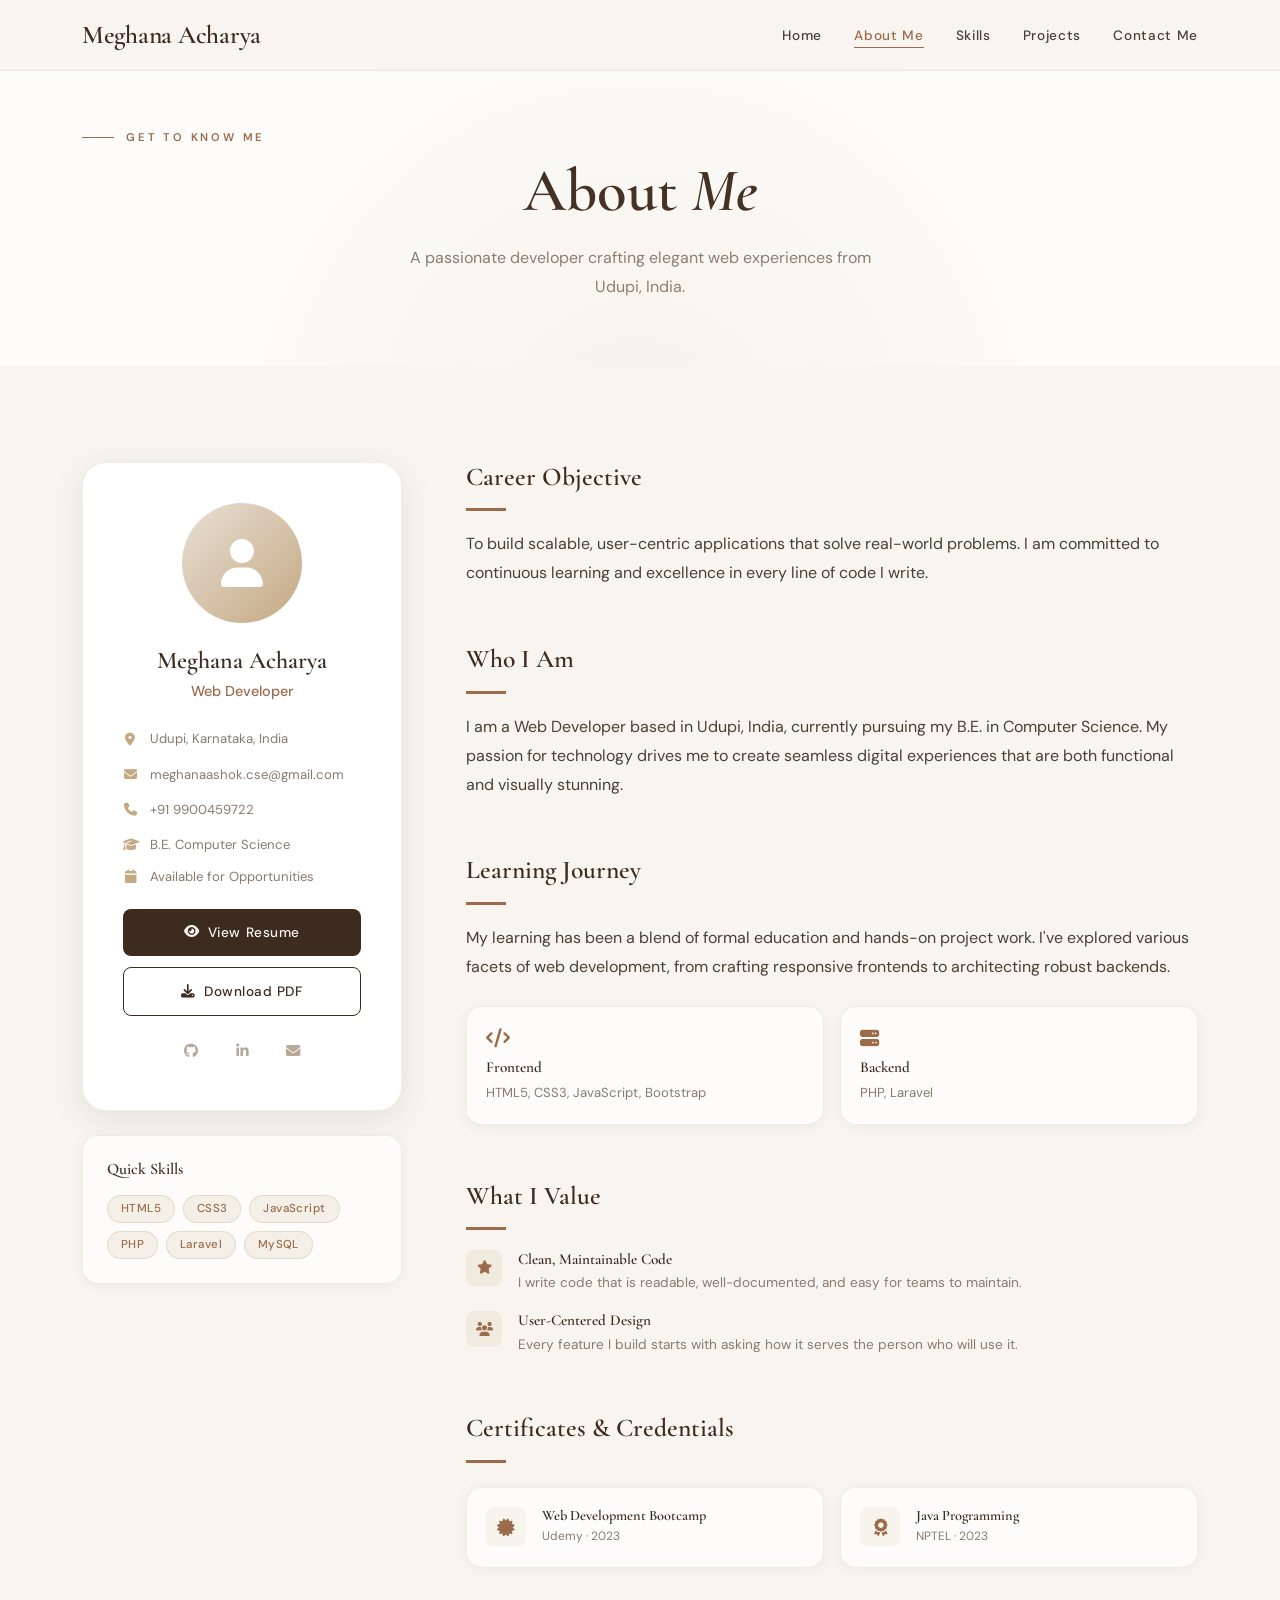
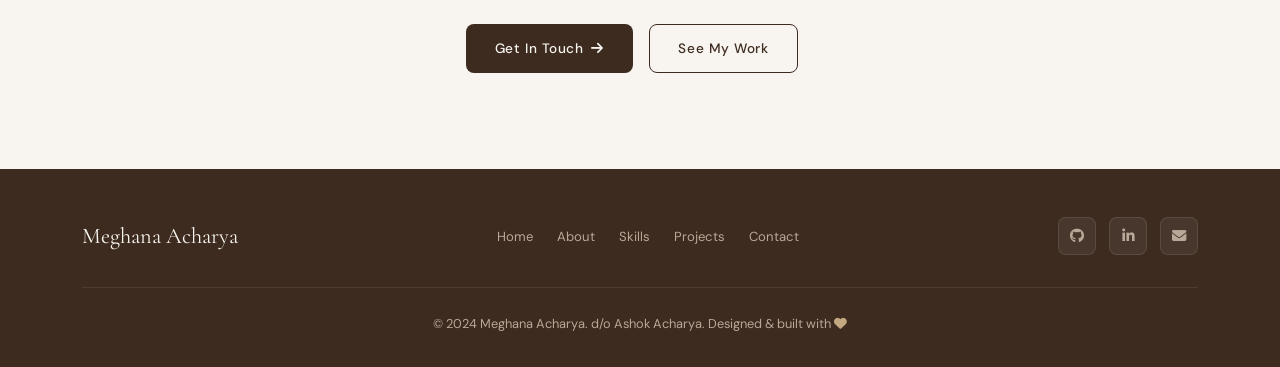
==== about.html @ 1c27818f "Initial commit of static portfolio" ====
<!DOCTYPE html>
<html lang="en">
<head>
  <meta charset="UTF-8" />
  <meta name="viewport" content="width=device-width, initial-scale=1.0"/>
  <title>About — Meghana Acharya</title>
  <link rel="stylesheet" href="css/style.css"/>
  <link rel="stylesheet" href="https://cdnjs.cloudflare.com/ajax/libs/font-awesome/6.5.0/css/all.min.css"/>
</head>
<body>

  <!-- ═══════════════════════════════════════ NAVBAR -->
  <nav class="navbar">
    <div class="nav-inner">
      <a href="index.html" class="nav-logo">Meghana<span> </span>Acharya</a>
      <ul class="nav-links">
        <li><a href="index.html">Home</a></li>
        <li><a href="about.html" class="active">About Me</a></li>
        <li><a href="skills.html">Skills</a></li>
        <li><a href="projects.html">Projects</a></li>
        <li><a href="contact.html">Contact Me</a></li>
      </ul>
      <button class="nav-toggle" aria-label="Menu">
        <span></span><span></span><span></span>
      </button>
    </div>
  </nav>

  <!-- PAGE HERO -->
  <div class="page-hero">
    <div class="container">
      <span class="section-label">Get to Know Me</span>
      <h1 style="font-size:clamp(2.2rem,5vw,3.8rem);margin-top:0.5rem;">About <em>Me</em></h1>
      <p style="color:var(--text-muted);max-width:480px;margin:1rem auto 0;">
        A passionate developer crafting elegant web experiences from Udupi, India.
      </p>
    </div>
  </div>

  <!-- ABOUT FULL -->
  <section class="about-full">
    <div class="container">
      <div class="about-full-inner">

        <!-- SIDEBAR -->
        <aside class="about-sidebar reveal">
          <div class="profile-card">
            <div class="profile-card-img">
              <i class="fas fa-user"></i>
            </div>
            <div class="profile-card-info">
              <h3>Meghana Acharya</h3>
              <p class="role">Web Developer</p>
              <div class="profile-detail">
                <i class="fas fa-map-marker-alt"></i>
                <span>Udupi, Karnataka, India</span>
              </div>
              <div class="profile-detail">
                <i class="fas fa-envelope"></i>
                <span>meghanaashok.cse@gmail.com</span>
              </div>
              <div class="profile-detail">
                <i class="fas fa-phone"></i>
                <span>+91 9900459722</span>
              </div>
              <div class="profile-detail">
                <i class="fas fa-graduation-cap"></i>
                <span>B.E. Computer Science</span>
              </div>
              <div class="profile-detail">
                <i class="fas fa-calendar"></i>
                <div style="line-height:1.2;">
                  <span>Available for Opportunities</span>
                </div>
              </div>
              <div style="margin-top:1.5rem;display:flex;flex-direction:column;gap:0.7rem;">
                <a href="assets/Meghana_Acharya_Resume.pdf" target="_blank" class="btn btn-primary" style="justify-content:center;">
                  <i class="fas fa-eye"></i> View Resume
                </a>
                <a href="assets/Meghana_Acharya_Resume.pdf" download class="btn btn-outline" style="justify-content:center;">
                  <i class="fas fa-download"></i> Download PDF
                </a>
              </div>
              <div style="margin-top:1rem;">
                <div class="social-icons" style="justify-content:center;">
                  <a href="https://github.com/MeghanaAcharyaa" target="_blank" class="social-icon">
                    <i class="fab fa-github"></i>
                  </a>
                  <a href="https://www.linkedin.com/in/meghana-acharya-a09548289" target="_blank" class="social-icon">
                    <i class="fab fa-linkedin-in"></i>
                  </a>
                  <a href="mailto:meghanaashok.cse@gmail.com" class="social-icon">
                    <i class="fas fa-envelope"></i>
                  </a>
                </div>
              </div>
            </div>
          </div>

          <!-- Quick Skills -->
          <div style="margin-top:1.5rem;" class="card">
            <div style="padding:1.5rem;">
              <h4 style="margin-bottom:1rem;font-size:1rem;">Quick Skills</h4>
              <div style="display:flex;flex-wrap:wrap;gap:0.5rem;">
                <span class="tag">HTML5</span>
                <span class="tag">CSS3</span>
                <span class="tag">JavaScript</span>
                <span class="tag">PHP</span>
                <span class="tag">Laravel</span>
                <span class="tag">MySQL</span>
              </div>
            </div>
          </div>
        </aside>

        <!-- CONTENT -->
        <main class="about-content">
          <div class="about-section reveal">
            <h3>Career Objective</h3>
            <div class="divider" style="margin:0 0 1.2rem;"></div>
            <p>
              To build scalable, user-centric applications that solve real-world problems. I am committed to continuous learning and excellence in every line of code I write.
            </p>
          </div>

          <div class="about-section reveal">
            <h3>Who I Am</h3>
            <div class="divider" style="margin:0 0 1.2rem;"></div>
            <p>
              I am a Web Developer based in Udupi, India, currently pursuing my B.E. in Computer Science. My passion for technology drives me to create seamless digital experiences that are both functional and visually stunning.
            </p>
          </div>

          <div class="about-section reveal">
            <h3>Learning Journey</h3>
            <div class="divider" style="margin:0 0 1.2rem;"></div>
            <p>
              My learning has been a blend of formal education and hands-on project work. I've explored various facets of web development, from crafting responsive frontends to architecting robust backends.
            </p>

            <div style="display:grid;grid-template-columns:1fr 1fr;gap:1rem;margin-top:1.5rem;">
              <div class="card" style="padding:1.2rem;">
                <i class="fas fa-code" style="color:var(--accent);font-size:1.2rem;margin-bottom:0.6rem;"></i>
                <h4 style="font-size:0.95rem;margin-bottom:0.3rem;">Frontend</h4>
                <p style="font-size:0.82rem;color:var(--text-muted);">
                  HTML5, CSS3, JavaScript, Bootstrap
                </p>
              </div>
              <div class="card" style="padding:1.2rem;">
                <i class="fas fa-server" style="color:var(--accent);font-size:1.2rem;margin-bottom:0.6rem;"></i>
                <h4 style="font-size:0.95rem;margin-bottom:0.3rem;">Backend</h4>
                <p style="font-size:0.82rem;color:var(--text-muted);">
                  PHP, Laravel
                </p>
              </div>
            </div>
          </div>

          <div class="about-section reveal">
            <h3>What I Value</h3>
            <div class="divider" style="margin:0 0 1.2rem;"></div>
            <div style="display:flex;flex-direction:column;gap:1rem;">
              <div style="display:flex;gap:1rem;align-items:flex-start;">
                <div style="width:36px;height:36px;background:rgba(196,168,130,0.15);border-radius:8px;display:flex;align-items:center;justify-content:center;flex-shrink:0;">
                  <i class="fas fa-star" style="color:var(--accent);font-size:0.85rem;"></i>
                </div>
                <div>
                  <h4 style="font-size:0.95rem;margin-bottom:0.2rem;">Clean, Maintainable Code</h4>
                  <p style="font-size:0.85rem;color:var(--text-muted);">I write code that is readable, well-documented, and easy for teams to maintain.</p>
                </div>
              </div>
              <div style="display:flex;gap:1rem;align-items:flex-start;">
                <div style="width:36px;height:36px;background:rgba(196,168,130,0.15);border-radius:8px;display:flex;align-items:center;justify-content:center;flex-shrink:0;">
                  <i class="fas fa-users" style="color:var(--accent);font-size:0.85rem;"></i>
                </div>
                <div>
                  <h4 style="font-size:0.95rem;margin-bottom:0.2rem;">User-Centered Design</h4>
                  <p style="font-size:0.85rem;color:var(--text-muted);">Every feature I build starts with asking how it serves the person who will use it.</p>
                </div>
              </div>
            </div>
          </div>

          <div class="about-section reveal">
            <h3>Certificates & Credentials</h3>
            <div class="divider" style="margin:0 0 1.2rem;"></div>
            <div style="display:grid;grid-template-columns:repeat(auto-fill, minmax(240px, 1fr));gap:1rem;margin-top:1.5rem;">
              <div class="card" style="padding:1.2rem;display:flex;gap:1rem;align-items:center;">
                <div style="width:40px;height:40px;background:rgba(196,168,130,0.1);border-radius:8px;display:flex;align-items:center;justify-content:center;flex-shrink:0;">
                  <i class="fas fa-certificate" style="color:var(--accent);font-size:1.1rem;"></i>
                </div>
                <div>
                  <h4 style="font-size:0.9rem;margin-bottom:0.1rem;">Web Development Bootcamp</h4>
                  <p style="font-size:0.75rem;color:var(--text-muted);">Udemy · 2023</p>
                </div>
              </div>
              <div class="card" style="padding:1.2rem;display:flex;gap:1rem;align-items:center;">
                <div style="width:40px;height:40px;background:rgba(196,168,130,0.1);border-radius:8px;display:flex;align-items:center;justify-content:center;flex-shrink:0;">
                  <i class="fas fa-award" style="color:var(--accent);font-size:1.1rem;"></i>
                </div>
                <div>
                  <h4 style="font-size:0.9rem;margin-bottom:0.1rem;">Java Programming</h4>
                  <p style="font-size:0.75rem;color:var(--text-muted);">NPTEL · 2023</p>
                </div>
              </div>
            </div>
          </div>

          <div style="display:flex;gap:1rem;flex-wrap:wrap;margin-top:1rem;" class="reveal">
            <a href="contact.html" class="btn btn-primary">Get In Touch <i class="fas fa-arrow-right"></i></a>
            <a href="projects.html" class="btn btn-outline">See My Work</a>
          </div>
        </main>
      </div>
    </div>
  </section>

  <!-- ═══════════════════════════════════════ FOOTER -->
  <footer class="footer">
    <div class="container">
      <div class="footer-inner">
        <div class="footer-logo">Meghana<span> </span>Acharya</div>
        <ul class="footer-links">
          <li><a href="index.html">Home</a></li>
          <li><a href="about.html">About</a></li>
          <li><a href="skills.html">Skills</a></li>
          <li><a href="projects.html">Projects</a></li>
          <li><a href="contact.html">Contact</a></li>
        </ul>
        <div class="social-icons">
          <a href="https://github.com/MeghanaAcharyaa" target="_blank" class="social-icon"><i class="fab fa-github"></i></a>
          <a href="https://www.linkedin.com/in/meghana-acharya-a09548289" target="_blank" class="social-icon"><i class="fab fa-linkedin-in"></i></a>
          <a href="mailto:meghanaashok.cse@gmail.com" class="social-icon"><i class="fas fa-envelope"></i></a>
        </div>
      </div>
      <div class="footer-bottom">
        <p>&copy; 2024 Meghana Acharya. d/o Ashok Acharya. Designed &amp; built with <i class="fas fa-heart" style="color:var(--clay);"></i></p>
      </div>
    </div>
  </footer>

  <script src="js/script.js"></script>
</body>
</html>
---- css/style.css ----
/* =============================================
   CSS VARIABLES & RESET
   ============================================= */
@import url('https://fonts.googleapis.com/css2?family=Cormorant+Garamond:ital,wght@0,300;0,400;0,600;1,300;1,400&family=DM+Sans:wght@300;400;500;600&display=swap');

:root {
  --cream: #F8F5F0;
  --warm-white: #FDFCFA;
  --sand: #E8E0D5;
  --clay: #C4A882;
  --terra: #9B6B4B;
  --espresso: #3D2B1F;
  --charcoal: #2C2C2C;
  --text-body: #4A3F35;
  --text-muted: #8A7A6E;
  --text-light: #B8A898;
  --accent: #9B6B4B;
  --accent-light: #C4A882;
  --accent-hover: #7A5239;
  --card-bg: rgba(255,255,255,0.7);
  --card-border: rgba(196,168,130,0.2);
  --shadow-sm: 0 2px 12px rgba(61,43,31,0.06);
  --shadow-md: 0 8px 32px rgba(61,43,31,0.10);
  --shadow-lg: 0 20px 60px rgba(61,43,31,0.14);
  --radius-sm: 8px;
  --radius-md: 16px;
  --radius-lg: 24px;
  --radius-xl: 40px;
  --transition: all 0.35s cubic-bezier(0.4, 0, 0.2, 1);
  --font-display: 'Cormorant Garamond', serif;
  --font-body: 'DM Sans', sans-serif;
}

*, *::before, *::after {
  margin: 0; padding: 0;
  box-sizing: border-box;
}

html { scroll-behavior: smooth; font-size: 16px; }

body {
  font-family: var(--font-body);
  background: var(--cream);
  color: var(--text-body);
  line-height: 1.7;
  overflow-x: hidden;
}

img { max-width: 100%; height: auto; display: block; }
a { text-decoration: none; color: inherit; }
ul { list-style: none; }

/* =============================================
   TYPOGRAPHY
   ============================================= */
h1, h2, h3, h4, h5 {
  font-family: var(--font-display);
  color: var(--espresso);
  line-height: 1.2;
  font-weight: 600;
}

h1 { font-size: clamp(2.8rem, 6vw, 5rem); }
h2 { font-size: clamp(2rem, 4vw, 3.2rem); }
h3 { font-size: clamp(1.3rem, 2.5vw, 1.8rem); }
h4 { font-size: 1.2rem; }
p { color: var(--text-body); font-size: 1rem; line-height: 1.8; }

.section-label {
  font-family: var(--font-body);
  font-size: 0.7rem;
  font-weight: 600;
  letter-spacing: 0.25em;
  text-transform: uppercase;
  color: var(--accent);
  display: flex; align-items: center; gap: 12px;
}
.section-label::before {
  content: '';
  display: block; width: 32px; height: 1px;
  background: var(--accent);
}

.section-title {
  margin-top: 0.5rem;
  margin-bottom: 1.5rem;
}

/* =============================================
   LAYOUT
   ============================================= */
.container {
  max-width: 1180px;
  margin: 0 auto;
  padding: 0 2rem;
}

section { padding: 6rem 0; }

/* =============================================
   NAVBAR
   ============================================= */
.navbar {
  position: fixed; top: 0; left: 0; right: 0; z-index: 1000;
  background: rgba(248,245,240,0.92);
  backdrop-filter: blur(20px);
  border-bottom: 1px solid var(--card-border);
  transition: var(--transition);
}

.navbar.scrolled {
  box-shadow: var(--shadow-sm);
}

.nav-inner {
  max-width: 1180px; margin: 0 auto;
  padding: 0 2rem;
  height: 70px;
  display: flex; align-items: center; justify-content: space-between;
}

.nav-logo {
  font-family: var(--font-display);
  font-size: 1.6rem; font-weight: 600;
  color: var(--espresso);
  letter-spacing: -0.01em;
}
.nav-logo span { color: var(--accent); }

.nav-links {
  display: flex; align-items: center; gap: 2rem;
}

.nav-links a {
  font-size: 0.85rem; font-weight: 500;
  letter-spacing: 0.05em;
  color: var(--text-body);
  position: relative;
  transition: var(--transition);
}

.nav-links a::after {
  content: ''; position: absolute;
  bottom: -4px; left: 0;
  width: 0; height: 1px;
  background: var(--accent);
  transition: width 0.3s ease;
}

.nav-links a:hover, .nav-links a.active {
  color: var(--accent);
}
.nav-links a:hover::after, .nav-links a.active::after { width: 100%; }

.nav-cta {
  background: var(--espresso) !important;
  color: var(--cream) !important;
  padding: 0.5rem 1.2rem;
  border-radius: var(--radius-sm);
  font-size: 0.82rem !important;
}
.nav-cta::after { display: none !important; }
.nav-cta:hover { background: var(--accent) !important; color: white !important; }

.nav-toggle {
  display: none;
  flex-direction: column; gap: 5px;
  cursor: pointer; padding: 4px;
}
.nav-toggle span {
  display: block; width: 22px; height: 1.5px;
  background: var(--espresso);
  transition: var(--transition);
}

/* =============================================
   BUTTONS
   ============================================= */
.btn {
  display: inline-flex; align-items: center; gap: 8px;
  padding: 0.75rem 1.8rem;
  border-radius: var(--radius-sm);
  font-family: var(--font-body);
  font-size: 0.85rem; font-weight: 500;
  letter-spacing: 0.04em;
  cursor: pointer;
  transition: var(--transition);
  border: none; outline: none;
}

.btn-primary {
  background: var(--espresso);
  color: var(--cream);
}
.btn-primary:hover {
  background: var(--accent);
  transform: translateY(-2px);
  box-shadow: 0 8px 24px rgba(61,43,31,0.2);
}

.btn-outline {
  background: transparent;
  color: var(--espresso);
  border: 1.5px solid var(--espresso);
}
.btn-outline:hover {
  background: var(--espresso);
  color: var(--cream);
  transform: translateY(-2px);
}

.btn-accent {
  background: var(--accent);
  color: white;
}
.btn-accent:hover {
  background: var(--accent-hover);
  transform: translateY(-2px);
  box-shadow: 0 8px 24px rgba(155,107,75,0.3);
}

.btn-sm { padding: 0.5rem 1.2rem; font-size: 0.8rem; }
.btn-lg { padding: 0.9rem 2.2rem; font-size: 0.95rem; }

/* =============================================
   CARDS
   ============================================= */
.card {
  background: var(--card-bg);
  border: 1px solid var(--card-border);
  border-radius: var(--radius-md);
  box-shadow: var(--shadow-sm);
  transition: var(--transition);
  backdrop-filter: blur(8px);
}

.card:hover {
  transform: translateY(-6px);
  box-shadow: var(--shadow-md);
  border-color: rgba(196,168,130,0.4);
}

/* =============================================
   HERO SECTION
   ============================================= */
.hero {
  min-height: 100vh;
  background: var(--warm-white);
  display: flex; align-items: center;
  padding-top: 70px;
  position: relative;
  overflow: hidden;
}

.hero::before {
  content: '';
  position: absolute; inset: 0;
  background: radial-gradient(ellipse 80% 60% at 70% 50%, rgba(196,168,130,0.12) 0%, transparent 70%);
  pointer-events: none;
}

.hero-bg-text {
  position: absolute;
  right: -2rem; top: 50%;
  transform: translateY(-50%);
  font-family: var(--font-display);
  font-size: clamp(6rem, 15vw, 14rem);
  font-weight: 300;
  color: rgba(196,168,130,0.08);
  white-space: nowrap;
  line-height: 1;
  pointer-events: none;
  user-select: none;
}

.hero-inner {
  display: grid;
  grid-template-columns: 1fr 1fr;
  gap: 4rem; align-items: center;
  max-width: 1180px; margin: 0 auto;
  padding: 4rem 2rem;
  position: relative; z-index: 2;
}

.hero-greeting {
  font-size: 0.8rem; font-weight: 600;
  letter-spacing: 0.25em; text-transform: uppercase;
  color: var(--accent); margin-bottom: 1rem;
  display: flex; align-items: center; gap: 12px;
}
.hero-greeting::before {
  content: ''; display: block;
  width: 32px; height: 1px; background: var(--accent);
}

.hero-name {
  font-family: var(--font-display);
  color: var(--espresso);
  margin-bottom: 0.5rem;
}

.hero-title {
  font-family: var(--font-display);
  font-size: clamp(1.4rem, 3vw, 2.2rem);
  font-weight: 300;
  font-style: italic;
  color: var(--clay);
  margin-bottom: 1.5rem;
}

.hero-desc {
  font-size: 1rem; color: var(--text-body);
  max-width: 480px; line-height: 1.9;
  margin-bottom: 2.5rem;
}

.hero-actions {
  display: flex; flex-wrap: wrap; gap: 1rem;
  align-items: center;
}

.hero-image-wrap {
  display: flex; justify-content: center; align-items: center;
  position: relative;
}

.hero-image-frame {
  position: relative; width: 380px; height: 460px;
}

.hero-image-frame::before {
  content: '';
  position: absolute;
  top: 20px; right: -20px;
  width: 100%; height: 100%;
  border: 2px solid var(--clay);
  border-radius: var(--radius-lg);
  opacity: 0.4;
  z-index: 0;
}

.hero-image-placeholder {
  width: 100%; height: 100%;
  object-fit: cover;
  border-radius: var(--radius-lg);
  position: relative; z-index: 1;
  background: linear-gradient(135deg, var(--sand) 0%, var(--clay) 100%);
  display: flex; flex-direction: column;
  align-items: center; justify-content: center;
  gap: 1rem;
}

.hero-image-placeholder i {
  font-size: 4rem; color: white; opacity: 0.8;
}

.hero-image-placeholder span {
  font-family: var(--font-display);
  font-size: 1.4rem; font-weight: 600;
  color: white; letter-spacing: 0.05em;
}

.hero-badge {
  position: absolute;
  bottom: -16px; left: -24px;
  background: var(--espresso);
  color: var(--cream);
  border-radius: var(--radius-md);
  padding: 1rem 1.5rem;
  z-index: 2;
  box-shadow: var(--shadow-md);
}
.hero-badge-num {
  font-family: var(--font-display);
  font-size: 2rem; font-weight: 600;
  line-height: 1;
}
.hero-badge-text {
  font-size: 0.7rem; letter-spacing: 0.1em;
  text-transform: uppercase; color: var(--clay);
  margin-top: 2px;
}

/* =============================================
   ABOUT PREVIEW
   ============================================= */
.about-preview {
  background: var(--cream);
}

.about-preview-inner {
  display: grid;
  grid-template-columns: 1fr 1fr;
  gap: 5rem; align-items: center;
}

.about-preview-img {
  position: relative;
}

.about-preview-img .img-box {
  width: 100%;
  height: 420px;
  background: linear-gradient(135deg, var(--sand) 0%, var(--clay) 100%);
  border-radius: var(--radius-lg);
  display: flex; align-items: center; justify-content: center;
  overflow: hidden;
  box-shadow: var(--shadow-lg);
}

.about-preview-img .img-box i {
  font-size: 5rem; color: rgba(255,255,255,0.5);
}

.about-stats {
  display: grid; grid-template-columns: 1fr 1fr;
  gap: 1rem; margin-top: 2rem;
}

.stat-item {
  background: var(--card-bg);
  border: 1px solid var(--card-border);
  border-radius: var(--radius-md);
  padding: 1.2rem;
  text-align: center;
  backdrop-filter: blur(8px);
}

.stat-num {
  font-family: var(--font-display);
  font-size: 2rem; font-weight: 600;
  color: var(--espresso);
  line-height: 1;
}
.stat-label {
  font-size: 0.75rem; color: var(--text-muted);
  letter-spacing: 0.08em; text-transform: uppercase;
  margin-top: 4px;
}

/* =============================================
   SKILLS PREVIEW
   ============================================= */
.skills-preview {
  background: var(--warm-white);
}

.skills-grid {
  display: grid;
  grid-template-columns: repeat(auto-fit, minmax(160px, 1fr));
  gap: 1.2rem;
  margin: 2.5rem 0;
}

.skill-card {
  padding: 1.8rem 1.2rem;
  text-align: center;
}

.skill-icon {
  width: 52px; height: 52px;
  background: linear-gradient(135deg, var(--sand), var(--clay));
  border-radius: var(--radius-sm);
  display: flex; align-items: center; justify-content: center;
  margin: 0 auto 1rem;
  transition: var(--transition);
}

.skill-icon i { font-size: 1.4rem; color: white; }

.skill-card:hover .skill-icon {
  background: linear-gradient(135deg, var(--terra), var(--espresso));
  transform: scale(1.1) rotate(-5deg);
}

.skill-card h4 { font-size: 1rem; margin-bottom: 0.3rem; }
.skill-card p { font-size: 0.8rem; color: var(--text-muted); }

/* =============================================
   PROJECTS PREVIEW
   ============================================= */
.projects-preview {
  background: var(--cream);
}

.projects-grid {
  display: grid;
  grid-template-columns: repeat(auto-fit, minmax(300px, 1fr));
  gap: 1.5rem;
  margin: 2.5rem 0;
}

.project-card {
  overflow: hidden;
}

.project-card-img {
  height: 200px;
  background: linear-gradient(135deg, var(--sand) 0%, var(--clay) 60%, var(--terra) 100%);
  display: flex; align-items: center; justify-content: center;
  position: relative;
  overflow: hidden;
}

.project-card-img i {
  font-size: 3rem; color: rgba(255,255,255,0.5);
}

.project-card-img .proj-num {
  position: absolute; bottom: 12px; right: 16px;
  font-family: var(--font-display);
  font-size: 3rem; font-weight: 600;
  color: rgba(255,255,255,0.15);
  line-height: 1;
}

.project-card-body { padding: 1.5rem; }
.project-card-body h3 { font-size: 1.2rem; margin-bottom: 0.5rem; }
.project-card-body p { font-size: 0.85rem; color: var(--text-muted); margin-bottom: 1rem; }

.project-tags {
  display: flex; flex-wrap: wrap; gap: 0.4rem;
  margin-bottom: 1.2rem;
}

.tag {
  background: rgba(196,168,130,0.15);
  color: var(--terra);
  border: 1px solid rgba(196,168,130,0.3);
  border-radius: 100px;
  padding: 0.2rem 0.8rem;
  font-size: 0.72rem; font-weight: 500;
  letter-spacing: 0.04em;
}

.project-links { display: flex; gap: 0.75rem; }

/* =============================================
   FOOTER
   ============================================= */
.footer {
  background: var(--espresso);
  color: var(--sand);
  padding: 3rem 0 2rem;
}

.footer-inner {
  display: flex; align-items: center; justify-content: space-between;
  flex-wrap: wrap; gap: 1.5rem;
}

.footer-logo {
  font-family: var(--font-display);
  font-size: 1.4rem; color: var(--cream);
}
.footer-logo span { color: var(--clay); }

.footer-links {
  display: flex; gap: 1.5rem;
}
.footer-links a {
  font-size: 0.82rem; color: var(--text-light);
  transition: var(--transition);
}
.footer-links a:hover { color: var(--clay); }

.social-icons { display: flex; gap: 0.8rem; }

.social-icon {
  width: 38px; height: 38px;
  background: rgba(255,255,255,0.06);
  border: 1px solid rgba(255,255,255,0.1);
  border-radius: var(--radius-sm);
  display: flex; align-items: center; justify-content: center;
  color: var(--text-light);
  font-size: 0.9rem;
  transition: var(--transition);
}

.social-icon:hover {
  background: var(--clay);
  color: var(--espresso);
  border-color: var(--clay);
  transform: translateY(-3px);
}

.footer-bottom {
  margin-top: 2rem;
  padding-top: 1.5rem;
  border-top: 1px solid rgba(255,255,255,0.08);
  text-align: center;
}

.footer-bottom p { font-size: 0.8rem; color: var(--text-light); }

/* =============================================
   PAGE HERO
   ============================================= */
.page-hero {
  background: var(--warm-white);
  padding: 8rem 0 4rem;
  text-align: center;
  position: relative;
  overflow: hidden;
}
.page-hero::before {
  content: ''; position: absolute; inset: 0;
  background: radial-gradient(circle at 50% 120%, rgba(196,168,130,0.12) 0%, transparent 60%);
}

/* =============================================
   EDUCATION / TIMELINE
   ============================================= */
.timeline {
  position: relative;
  max-width: 800px;
  margin: 3rem auto 0;
  padding-left: 2rem;
}
.timeline::before {
  content: '';
  position: absolute; left: 0; top: 0; bottom: 0;
  width: 1px; background: var(--sand);
}
.timeline-item {
  position: relative;
  padding-bottom: 3rem;
}
.timeline-item::before {
  content: '';
  position: absolute; left: -2rem; top: 8px;
  width: 12px; height: 12px;
  background: var(--accent);
  border-radius: 50%;
  transform: translateX(-50%);
  border: 3px solid var(--cream);
  z-index: 2;
}
.timeline-year {
  font-family: var(--font-display);
  font-size: 1.1rem; font-weight: 600;
  color: var(--accent);
  margin-bottom: 0.5rem;
}
.timeline-card {
  padding: 1.5rem;
  background: var(--card-bg);
  border: 1px solid var(--card-border);
  border-radius: var(--radius-md);
}
.timeline-card h4 { font-size: 1.1rem; margin-bottom: 0.3rem; }
.timeline-card .institution {
  font-size: 0.85rem; font-weight: 600;
  color: var(--clay); margin-bottom: 0.8rem;
  text-transform: uppercase; letter-spacing: 0.05em;
}

/* =============================================
   CERTIFICATES
   ============================================= */
.cert-grid {
  display: grid;
  grid-template-columns: repeat(auto-fit, minmax(280px, 1fr));
  gap: 1.5rem;
}
.cert-card {
  display: flex; gap: 1.2rem;
  align-items: center; padding: 1.2rem;
}
.cert-img {
  width: 60px; height: 60px;
  background: linear-gradient(135deg, var(--sand), var(--clay));
  border-radius: var(--radius-sm);
  display: flex; align-items: center; justify-content: center;
  flex-shrink: 0;
}
.cert-img i { font-size: 1.5rem; color: white; }
.cert-img img { width: 100%; height: 100%; object-fit: cover; border-radius: inherit; }
.cert-body h4 { font-size: 1rem; margin-bottom: 0.2rem; }
.cert-body span { font-size: 0.8rem; color: var(--text-muted); }

/* =============================================
   FULL SKILLS PAGE
   ============================================= */
.skills-category { margin-bottom: 4rem; }
.skills-category h3 {
  display: flex; align-items: center; gap: 12px;
  margin-bottom: 2rem; padding-bottom: 0.5rem;
  border-bottom: 1px solid var(--sand);
}
.skills-full-grid {
  display: grid;
  grid-template-columns: repeat(auto-fit, minmax(240px, 1fr));
  gap: 1.5rem;
}
.skill-full-card { padding: 1.8rem; }
.skill-level {
  display: flex; gap: 4px; margin-top: 1rem;
}
.skill-dot {
  width: 8px; height: 8px;
  border-radius: 50%; background: var(--sand);
}
.skill-dot.filled { background: var(--accent); }

/* =============================================
   FULL PROJECTS PAGE
   ============================================= */
.projects-filter {
  display: flex; justify-content: center; gap: 0.8rem;
  flex-wrap: wrap; margin-bottom: 3rem;
}
.filter-btn {
  background: transparent; border: 1.5px solid var(--sand);
  padding: 0.5rem 1.4rem; border-radius: 100px;
  font-size: 0.82rem; font-weight: 500;
  cursor: pointer; transition: var(--transition);
}
.filter-btn:hover, .filter-btn.active {
  background: var(--espresso);
  border-color: var(--espresso);
  color: white;
}
.projects-full-grid {
  display: grid;
  grid-template-columns: repeat(auto-fit, minmax(340px, 1fr));
  gap: 2rem;
}
.project-full-card { overflow: hidden; }
.project-full-img {
  height: 240px;
  background: linear-gradient(135deg, var(--sand), var(--clay));
  display: flex; align-items: center; justify-content: center;
  position: relative;
}
.project-full-img .overlay {
  position: absolute; inset: 0;
  background: rgba(61,43,31,0.6);
  backdrop-filter: blur(4px);
  display: flex; align-items: center; justify-content: center;
  opacity: 0; transition: var(--transition);
}
.project-full-card:hover .project-full-img .overlay { opacity: 1; }
.project-full-body { padding: 2rem; }

/* =============================================
   CONTACT PAGE & SECTION
   ============================================= */
.contact-inner {
  display: grid; grid-template-columns: 1fr 1.2fr;
  gap: 5rem;
}
.contact-full-inner {
  display: grid; grid-template-columns: 1fr 1.5fr;
  gap: 4rem; margin-top: 2rem;
}
.contact-detail {
  display: flex; gap: 1.2rem; margin-bottom: 1.8rem;
}
.contact-icon {
  width: 44px; height: 44px;
  background: rgba(196,168,130,0.15);
  border-radius: 10px;
  display: flex; align-items: center; justify-content: center;
  color: var(--accent); flex-shrink: 0;
}
.contact-detail h4 { font-family: var(--font-body); font-size: 0.95rem; margin-bottom: 0.2rem; }
.contact-detail p { font-size: 0.9rem; color: var(--text-muted); }

.contact-form {
  background: white; border: 1px solid var(--card-border);
  padding: 2.5rem; border-radius: var(--radius-lg);
  box-shadow: var(--shadow-lg);
}
.form-group { margin-bottom: 1.5rem; }
.form-group label {
  display: block; font-size: 0.85rem; font-weight: 600;
  color: var(--espresso); margin-bottom: 0.6rem;
}
.form-group input, .form-group textarea {
  width: 100%; padding: 0.85rem 1rem;
  background: var(--warm-white);
  border: 1px solid var(--sand);
  border-radius: var(--radius-sm);
  font-family: var(--font-body);
  font-size: 0.9rem; transition: var(--transition);
}
.form-group input:focus, .form-group textarea:focus {
  outline: none; border-color: var(--accent);
  background: white; box-shadow: 0 0 0 4px rgba(155,107,75,0.1);
}
.form-group textarea { min-height: 120px; resize: vertical; }

.contact-info-card {
  padding: 2.5rem; background: var(--espresso);
  color: var(--sand); border-radius: var(--radius-lg);
  box-shadow: var(--shadow-lg);
}
.contact-info-card h3 { color: white; margin-bottom: 2rem; }
.contact-info-card .contact-icon { background: rgba(255,255,255,0.1); color: var(--clay); }
.contact-info-card h4 { color: var(--sand); }
.contact-info-card p { color: var(--text-light); }
.contact-info-card .social-links { margin-top: 2rem; }
.contact-info-card .social-links h4 { font-size: 0.85rem; margin-bottom: 1rem; }
.contact-info-card .social-links-row { display: flex; gap: 0.8rem; }

/* =============================================
   ABOUT FULL PAGE
   ============================================= */
.about-full-inner {
  display: grid; grid-template-columns: 320px 1fr;
  gap: 4rem; align-items: start;
}
.profile-card {
  background: white; padding: 2.5rem;
  border-radius: var(--radius-lg); border: 1px solid var(--card-border);
  text-align: center; box-shadow: var(--shadow-md);
}
.profile-card-img {
  width: 120px; height: 120px;
  background: linear-gradient(135deg, var(--sand), var(--clay));
  border-radius: 50%; margin: 0 auto 1.5rem;
  display: flex; align-items: center; justify-content: center;
}
.profile-card-img i { font-size: 3rem; color: white; }
.profile-card-info h3 { font-size: 1.5rem; margin-bottom: 0.2rem; }
.profile-card-info .role { font-size: 0.9rem; color: var(--accent); font-weight: 500; margin-bottom: 1.5rem; }
.profile-detail {
  display: flex; align-items: center; gap: 0.8rem;
  margin-bottom: 0.8rem; font-size: 0.82rem; color: var(--text-muted);
  text-align: left;
}
.profile-detail i { color: var(--clay); width: 14px; text-align: center; }

.about-section { margin-bottom: 3.5rem; }
.about-section h3 { font-size: 1.6rem; margin-bottom: 1rem; }
.divider { width: 40px; height: 3px; background: var(--accent); margin: 0 0 1.5rem; }

@media (max-width: 900px) {
  .about-full-inner, .contact-full-inner { grid-template-columns: 1fr; }
  .about-sidebar { order: 2; }
}

/* =============================================
   SCROLL REVEAL
   ============================================= */
.reveal {
  opacity: 0;
  transform: translateY(30px);
  transition: opacity 0.7s ease, transform 0.7s ease;
}
.reveal.visible {
  opacity: 1;
  transform: translateY(0);
}

.reveal-delay-1 { transition-delay: 0.1s; }
.reveal-delay-2 { transition-delay: 0.2s; }
.reveal-delay-3 { transition-delay: 0.3s; }
.reveal-delay-4 { transition-delay: 0.4s; }

/* =============================================
   UTILITY
   ============================================= */
.text-center { text-align: center; }
.mt-1 { margin-top: 0.5rem; }
.mt-2 { margin-top: 1rem; }
.mt-3 { margin-top: 1.5rem; }
.mt-4 { margin-top: 2rem; }
.mb-2 { margin-bottom: 1rem; }
.mb-3 { margin-bottom: 1.5rem; }
.mb-4 { margin-bottom: 2rem; }

.section-cta { text-align: center; margin-top: 3rem; }

/* =============================================
   RESPONSIVE
   ============================================= */
@media (max-width: 1024px) {
  .hero-inner { gap: 3rem; }
  .hero-image-frame { width: 320px; height: 390px; }
}

@media (max-width: 768px) {
  section { padding: 4rem 0; }

  .nav-links {
    display: none;
    position: absolute;
    top: 70px; left: 0; right: 0;
    background: rgba(248,245,240,0.97);
    backdrop-filter: blur(20px);
    flex-direction: column;
    padding: 1.5rem 2rem;
    gap: 1.2rem;
    border-bottom: 1px solid var(--card-border);
    box-shadow: var(--shadow-md);
  }

  .nav-links.open { display: flex; }
  .nav-toggle { display: flex; }

  .hero-inner {
    grid-template-columns: 1fr;
    text-align: center;
    gap: 3rem;
  }

  .hero-greeting, .hero-desc { margin-left: auto; margin-right: auto; }
  .hero-greeting { justify-content: center; }
  .hero-actions { justify-content: center; }

  .hero-image-frame { width: 280px; height: 340px; margin: 0 auto; }
  .hero-image-wrap { order: -1; }

  .about-preview-inner,
  .contact-inner { grid-template-columns: 1fr; gap: 2.5rem; }

  .about-stats { grid-template-columns: 1fr 1fr; }
}

@media (max-width: 480px) {
  .container { padding: 0 1.2rem; }
  .hero-actions { flex-direction: column; align-items: center; }
  .hero-badge { display: none; }
  .footer-inner { flex-direction: column; align-items: flex-start; }
}
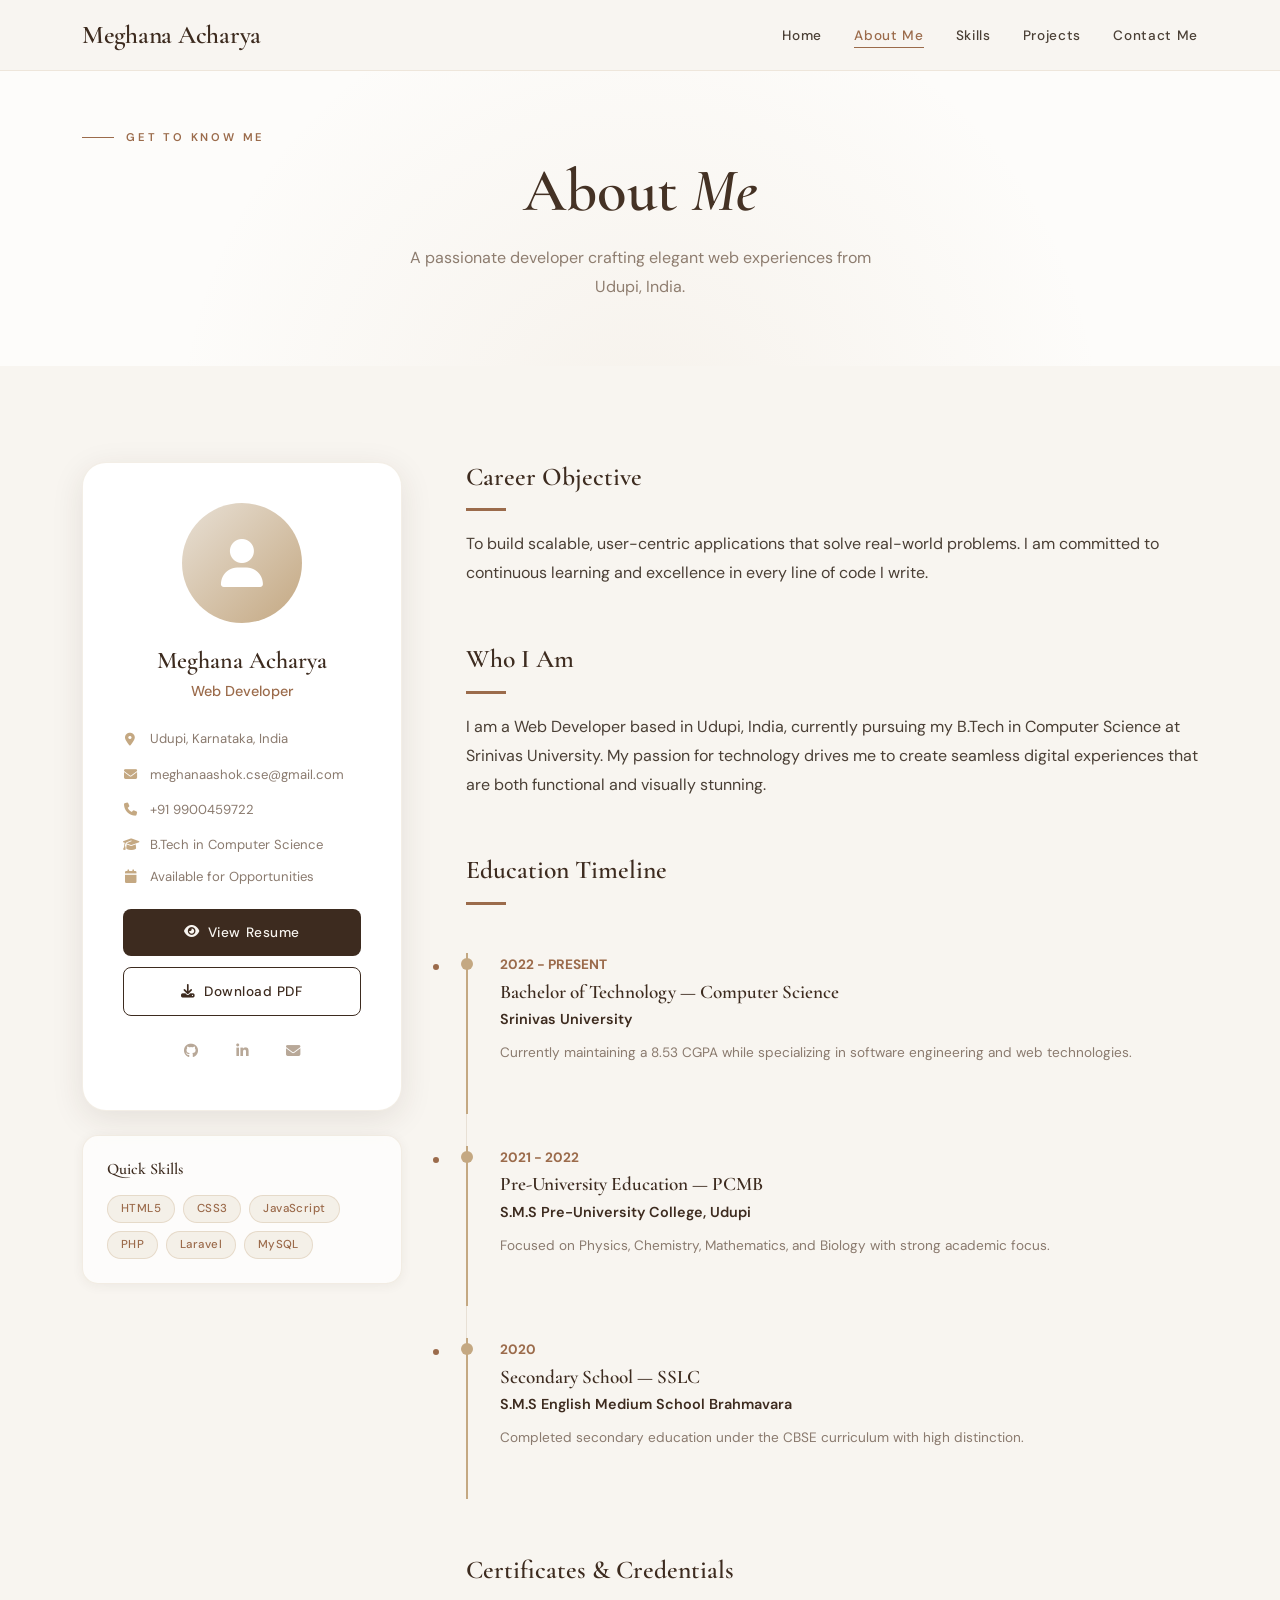
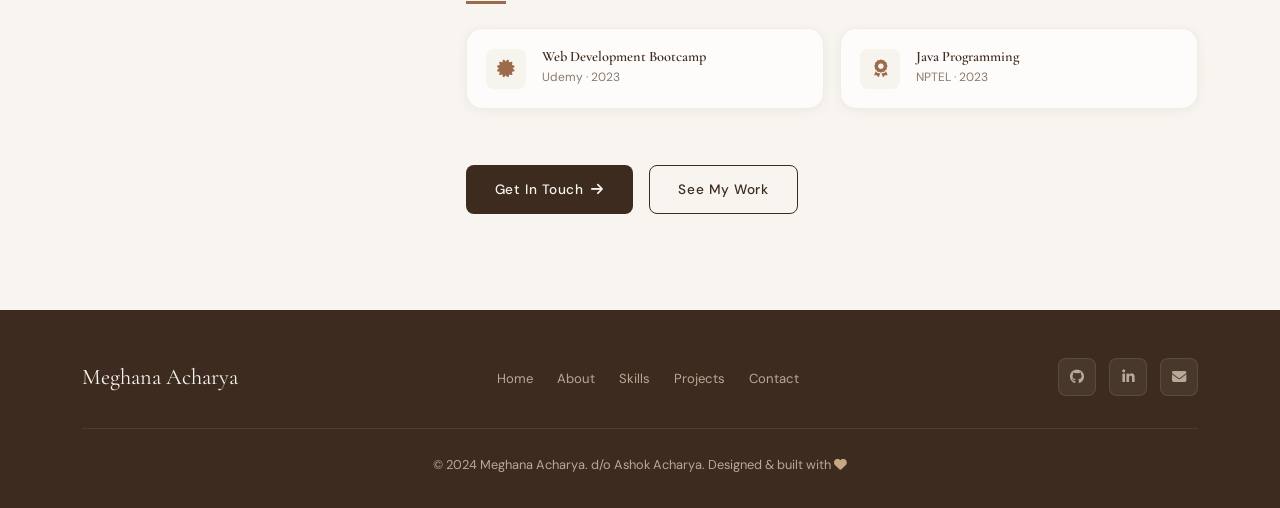
==== commit 7cb9bbd9: "Corrected education details" ====
--- a/about.html
+++ b/about.html
@@ -65,7 +65,7 @@
               </div>
               <div class="profile-detail">
                 <i class="fas fa-graduation-cap"></i>
-                <span>B.E. Computer Science</span>
+                <span>B.Tech in Computer Science</span>
               </div>
               <div class="profile-detail">
                 <i class="fas fa-calendar"></i>
@@ -127,56 +127,39 @@
             <h3>Who I Am</h3>
             <div class="divider" style="margin:0 0 1.2rem;"></div>
             <p>
-              I am a Web Developer based in Udupi, India, currently pursuing my B.E. in Computer Science. My passion for technology drives me to create seamless digital experiences that are both functional and visually stunning.
+              I am a Web Developer based in Udupi, India, currently pursuing my B.Tech in Computer Science at Srinivas University. My passion for technology drives me to create seamless digital experiences that are both functional and visually stunning.
             </p>
           </div>
 
           <div class="about-section reveal">
-            <h3>Learning Journey</h3>
-            <div class="divider" style="margin:0 0 1.2rem;"></div>
-            <p>
-              My learning has been a blend of formal education and hands-on project work. I've explored various facets of web development, from crafting responsive frontends to architecting robust backends.
-            </p>
-
-            <div style="display:grid;grid-template-columns:1fr 1fr;gap:1rem;margin-top:1.5rem;">
-              <div class="card" style="padding:1.2rem;">
-                <i class="fas fa-code" style="color:var(--accent);font-size:1.2rem;margin-bottom:0.6rem;"></i>
-                <h4 style="font-size:0.95rem;margin-bottom:0.3rem;">Frontend</h4>
-                <p style="font-size:0.82rem;color:var(--text-muted);">
-                  HTML5, CSS3, JavaScript, Bootstrap
-                </p>
-              </div>
-              <div class="card" style="padding:1.2rem;">
-                <i class="fas fa-server" style="color:var(--accent);font-size:1.2rem;margin-bottom:0.6rem;"></i>
-                <h4 style="font-size:0.95rem;margin-bottom:0.3rem;">Backend</h4>
-                <p style="font-size:0.82rem;color:var(--text-muted);">
-                  PHP, Laravel
-                </p>
-              </div>
-            </div>
-          </div>
-
-          <div class="about-section reveal">
-            <h3>What I Value</h3>
-            <div class="divider" style="margin:0 0 1.2rem;"></div>
-            <div style="display:flex;flex-direction:column;gap:1rem;">
-              <div style="display:flex;gap:1rem;align-items:flex-start;">
-                <div style="width:36px;height:36px;background:rgba(196,168,130,0.15);border-radius:8px;display:flex;align-items:center;justify-content:center;flex-shrink:0;">
-                  <i class="fas fa-star" style="color:var(--accent);font-size:0.85rem;"></i>
-                </div>
-                <div>
-                  <h4 style="font-size:0.95rem;margin-bottom:0.2rem;">Clean, Maintainable Code</h4>
-                  <p style="font-size:0.85rem;color:var(--text-muted);">I write code that is readable, well-documented, and easy for teams to maintain.</p>
-                </div>
-              </div>
-              <div style="display:flex;gap:1rem;align-items:flex-start;">
-                <div style="width:36px;height:36px;background:rgba(196,168,130,0.15);border-radius:8px;display:flex;align-items:center;justify-content:center;flex-shrink:0;">
-                  <i class="fas fa-users" style="color:var(--accent);font-size:0.85rem;"></i>
-                </div>
-                <div>
-                  <h4 style="font-size:0.95rem;margin-bottom:0.2rem;">User-Centered Design</h4>
-                  <p style="font-size:0.85rem;color:var(--text-muted);">Every feature I build starts with asking how it serves the person who will use it.</p>
-                </div>
+            <h3>Education Timeline</h3>
+            <div class="divider" style="margin:0 0 1.2rem;"></div>
+            <div class="timeline" style="padding-left:0;">
+              <!-- Education Item 1 -->
+              <div class="timeline-item" style="padding-left: 2rem; border-left: 2px solid var(--clay); position: relative; margin-bottom: 2rem;">
+                <div style="width: 12px; height: 12px; background: var(--clay); border-radius: 50%; position: absolute; left: -7px; top: 5px;"></div>
+                <div style="font-weight: bold; color: var(--accent); font-size: 0.85rem; margin-bottom: 0.3rem;">2022 - PRESENT</div>
+                <h4 style="margin-bottom: 0.2rem;">Bachelor of Technology — Computer Science</h4>
+                <p style="font-weight: 600; color: var(--espresso); font-size: 0.9rem; margin-bottom: 0.5rem;">Srinivas University</p>
+                <p style="font-size: 0.85rem; color: var(--text-muted);">Currently maintaining a 8.53 CGPA while specializing in software engineering and web technologies.</p>
+              </div>
+
+              <!-- Education Item 2 -->
+              <div class="timeline-item" style="padding-left: 2rem; border-left: 2px solid var(--clay); position: relative; margin-bottom: 2rem;">
+                <div style="width: 12px; height: 12px; background: var(--clay); border-radius: 50%; position: absolute; left: -7px; top: 5px;"></div>
+                <div style="font-weight: bold; color: var(--accent); font-size: 0.85rem; margin-bottom: 0.3rem;">2021 - 2022</div>
+                <h4 style="margin-bottom: 0.2rem;">Pre-University Education — PCMB</h4>
+                <p style="font-weight: 600; color: var(--espresso); font-size: 0.9rem; margin-bottom: 0.5rem;">S.M.S Pre-University College, Udupi</p>
+                <p style="font-size: 0.85rem; color: var(--text-muted);">Focused on Physics, Chemistry, Mathematics, and Biology with strong academic focus.</p>
+              </div>
+
+              <!-- Education Item 3 -->
+              <div class="timeline-item" style="padding-left: 2rem; border-left: 2px solid var(--clay); position: relative; margin-bottom: 0.5rem;">
+                <div style="width: 12px; height: 12px; background: var(--clay); border-radius: 50%; position: absolute; left: -7px; top: 5px;"></div>
+                <div style="font-weight: bold; color: var(--accent); font-size: 0.85rem; margin-bottom: 0.3rem;">2020</div>
+                <h4 style="margin-bottom: 0.2rem;">Secondary School — SSLC</h4>
+                <p style="font-weight: 600; color: var(--espresso); font-size: 0.9rem; margin-bottom: 0.5rem;">S.M.S English Medium School Brahmavara</p>
+                <p style="font-size: 0.85rem; color: var(--text-muted);">Completed secondary education under the CBSE curriculum with high distinction.</p>
               </div>
             </div>
           </div>
@@ -206,7 +189,7 @@
             </div>
           </div>
 
-          <div style="display:flex;gap:1rem;flex-wrap:wrap;margin-top:1rem;" class="reveal">
+          <div style="display:flex;gap:1rem;flex-wrap:wrap;margin-top:2.5rem;" class="reveal">
             <a href="contact.html" class="btn btn-primary">Get In Touch <i class="fas fa-arrow-right"></i></a>
             <a href="projects.html" class="btn btn-outline">See My Work</a>
           </div>
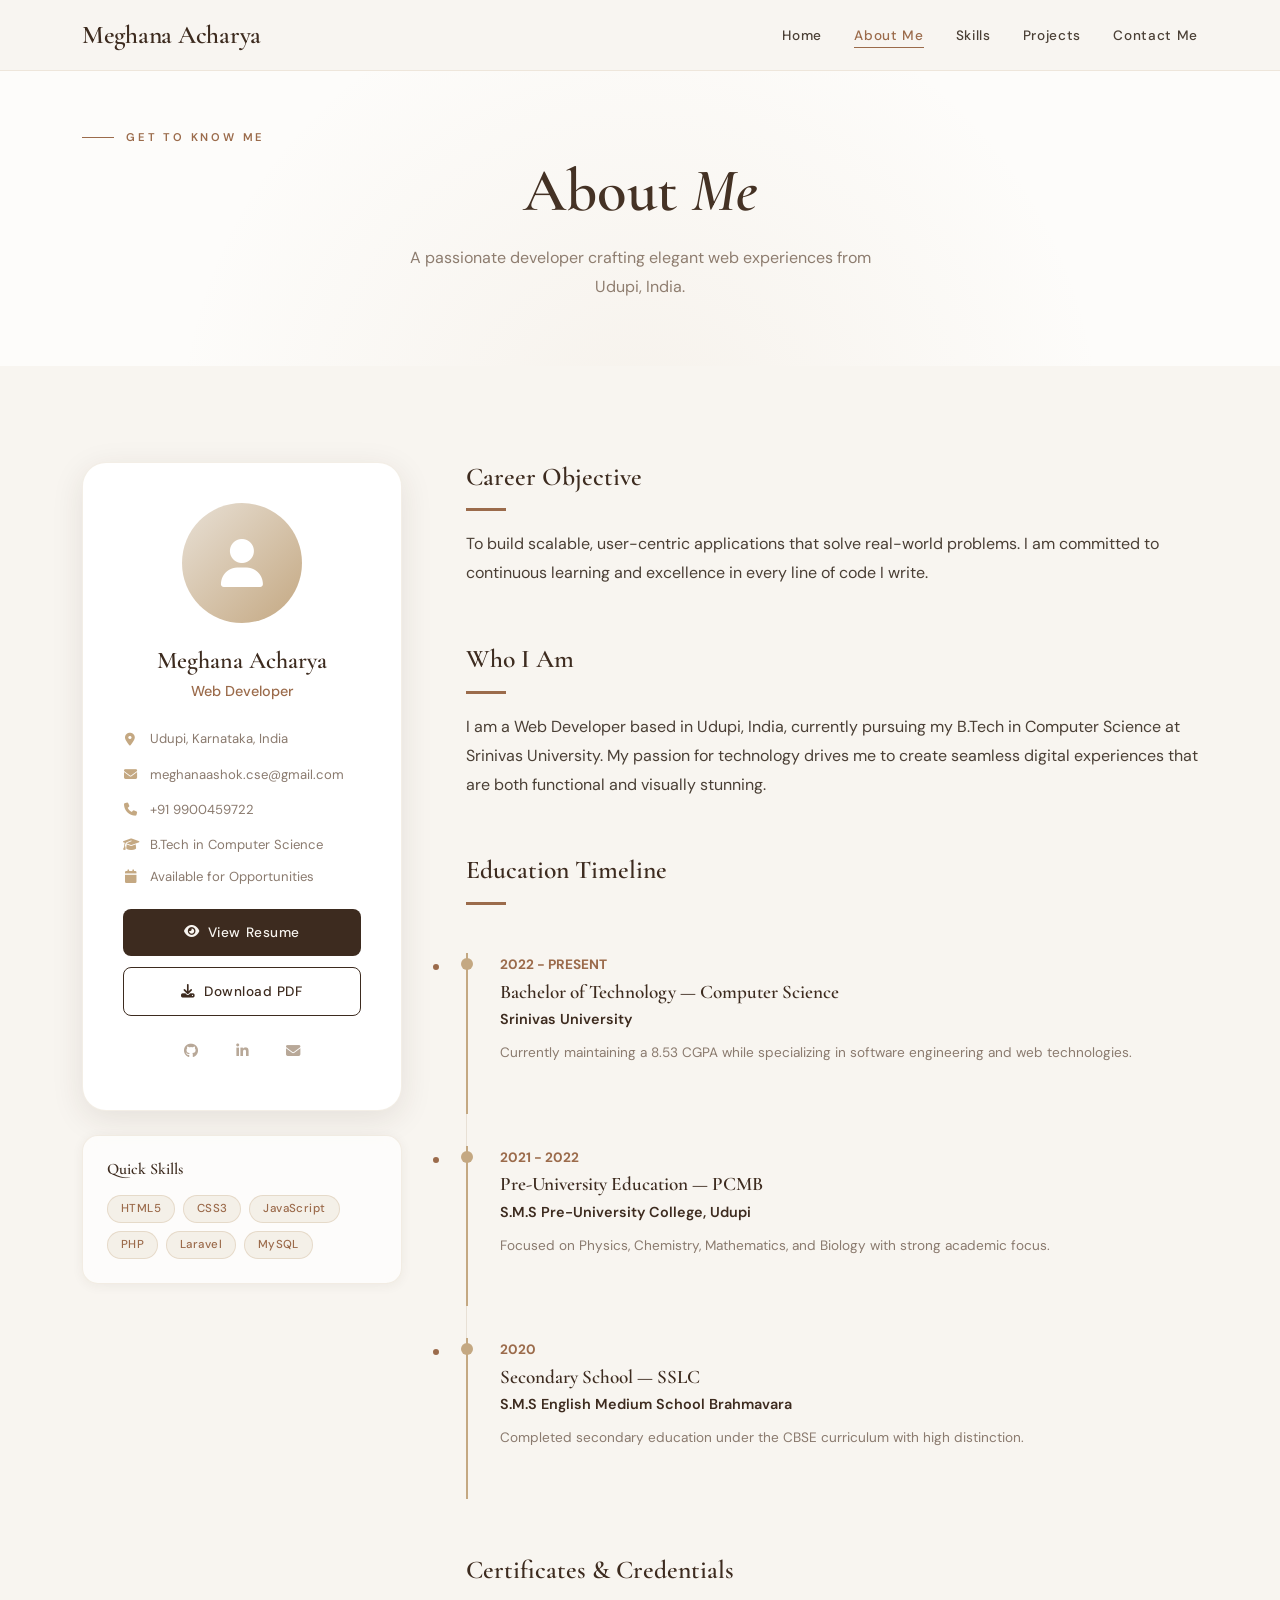
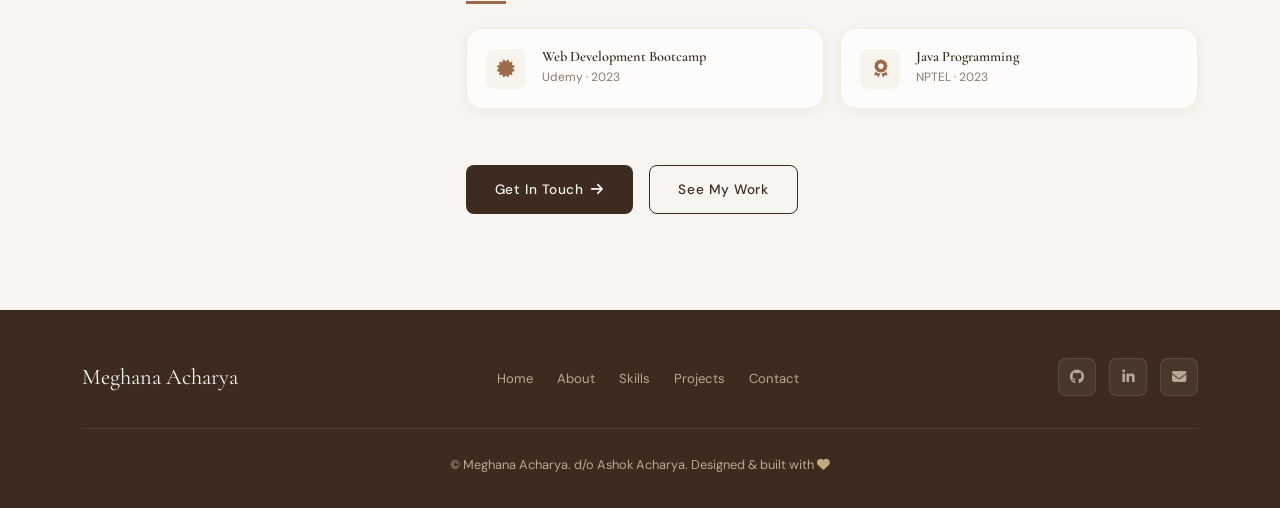
==== commit a17e1534: "Removed year from footers" ====
--- a/about.html
+++ b/about.html
@@ -217,7 +217,7 @@
         </div>
       </div>
       <div class="footer-bottom">
-        <p>&copy; 2024 Meghana Acharya. d/o Ashok Acharya. Designed &amp; built with <i class="fas fa-heart" style="color:var(--clay);"></i></p>
+        <p>&copy; Meghana Acharya. d/o Ashok Acharya. Designed &amp; built with <i class="fas fa-heart" style="color:var(--clay);"></i></p>
       </div>
     </div>
   </footer>
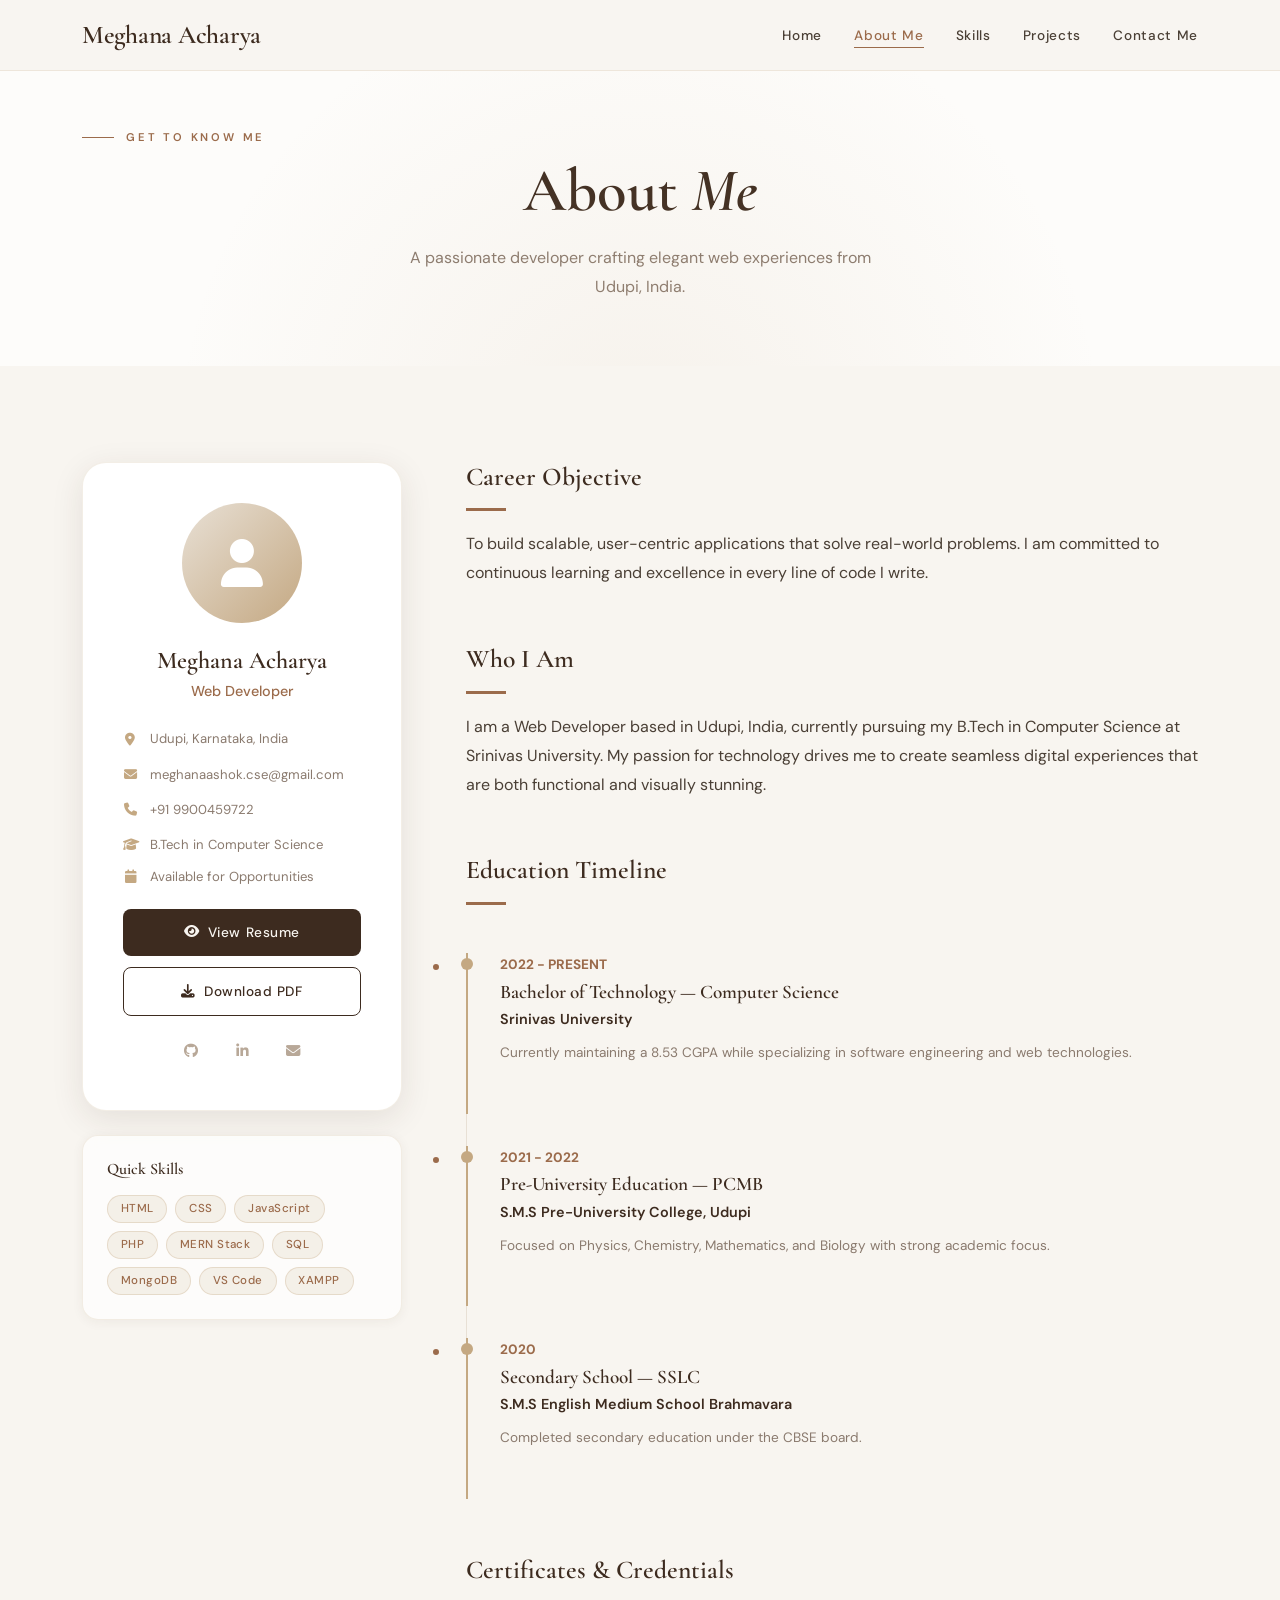
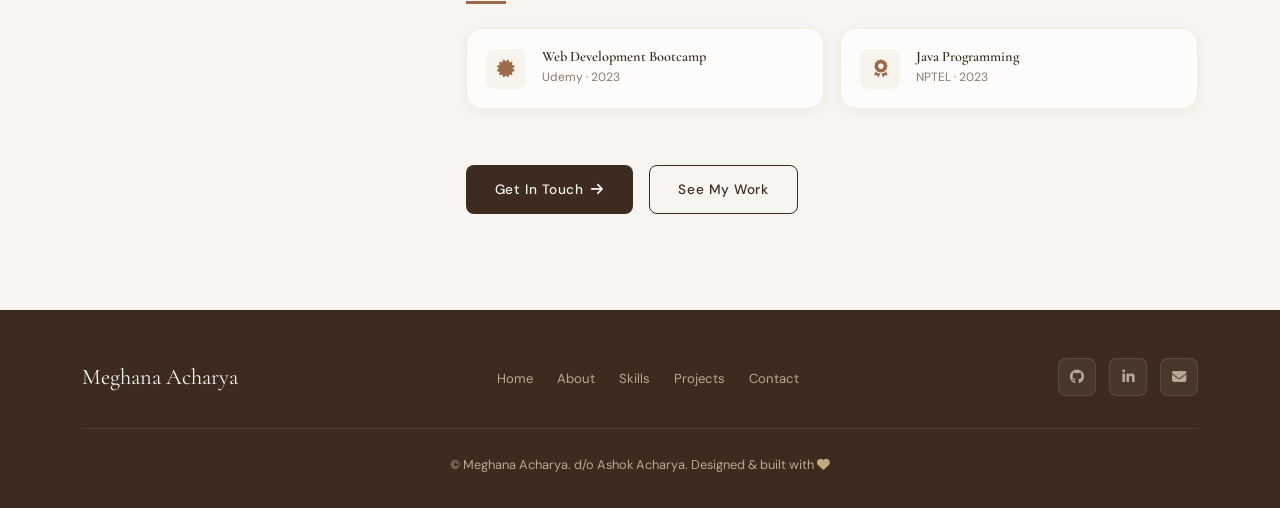
==== commit fafac0e0: "Align website skills with resume and update SSLC timeline description" ====
--- a/about.html
+++ b/about.html
@@ -1,227 +1,269 @@
 <!DOCTYPE html>
 <html lang="en">
+
 <head>
-  <meta charset="UTF-8" />
-  <meta name="viewport" content="width=device-width, initial-scale=1.0"/>
-  <title>About — Meghana Acharya</title>
-  <link rel="stylesheet" href="css/style.css"/>
-  <link rel="stylesheet" href="https://cdnjs.cloudflare.com/ajax/libs/font-awesome/6.5.0/css/all.min.css"/>
+    <meta charset="UTF-8" />
+    <meta name="viewport" content="width=device-width, initial-scale=1.0" />
+    <title>About — Meghana Acharya</title>
+    <link rel="stylesheet" href="css/style.css" />
+    <link rel="stylesheet" href="https://cdnjs.cloudflare.com/ajax/libs/font-awesome/6.5.0/css/all.min.css" />
 </head>
+
 <body>
 
-  <!-- ═══════════════════════════════════════ NAVBAR -->
-  <nav class="navbar">
-    <div class="nav-inner">
-      <a href="index.html" class="nav-logo">Meghana<span> </span>Acharya</a>
-      <ul class="nav-links">
-        <li><a href="index.html">Home</a></li>
-        <li><a href="about.html" class="active">About Me</a></li>
-        <li><a href="skills.html">Skills</a></li>
-        <li><a href="projects.html">Projects</a></li>
-        <li><a href="contact.html">Contact Me</a></li>
-      </ul>
-      <button class="nav-toggle" aria-label="Menu">
-        <span></span><span></span><span></span>
-      </button>
+    <!-- ═══════════════════════════════════════ NAVBAR -->
+    <nav class="navbar">
+        <div class="nav-inner">
+            <a href="index.html" class="nav-logo">Meghana<span> </span>Acharya</a>
+            <ul class="nav-links">
+                <li><a href="index.html">Home</a></li>
+                <li><a href="about.html" class="active">About Me</a></li>
+                <li><a href="skills.html">Skills</a></li>
+                <li><a href="projects.html">Projects</a></li>
+                <li><a href="contact.html">Contact Me</a></li>
+            </ul>
+            <button class="nav-toggle" aria-label="Menu">
+                <span></span><span></span><span></span>
+            </button>
+        </div>
+    </nav>
+
+    <!-- PAGE HERO -->
+    <div class="page-hero">
+        <div class="container">
+            <span class="section-label">Get to Know Me</span>
+            <h1 style="font-size:clamp(2.2rem,5vw,3.8rem);margin-top:0.5rem;">About <em>Me</em></h1>
+            <p style="color:var(--text-muted);max-width:480px;margin:1rem auto 0;">
+                A passionate developer crafting elegant web experiences from Udupi, India.
+            </p>
+        </div>
     </div>
-  </nav>
-
-  <!-- PAGE HERO -->
-  <div class="page-hero">
-    <div class="container">
-      <span class="section-label">Get to Know Me</span>
-      <h1 style="font-size:clamp(2.2rem,5vw,3.8rem);margin-top:0.5rem;">About <em>Me</em></h1>
-      <p style="color:var(--text-muted);max-width:480px;margin:1rem auto 0;">
-        A passionate developer crafting elegant web experiences from Udupi, India.
-      </p>
-    </div>
-  </div>
-
-  <!-- ABOUT FULL -->
-  <section class="about-full">
-    <div class="container">
-      <div class="about-full-inner">
-
-        <!-- SIDEBAR -->
-        <aside class="about-sidebar reveal">
-          <div class="profile-card">
-            <div class="profile-card-img">
-              <i class="fas fa-user"></i>
+
+    <!-- ABOUT FULL -->
+    <section class="about-full">
+        <div class="container">
+            <div class="about-full-inner">
+
+                <!-- SIDEBAR -->
+                <aside class="about-sidebar reveal">
+                    <div class="profile-card">
+                        <div class="profile-card-img">
+                            <i class="fas fa-user"></i>
+                        </div>
+                        <div class="profile-card-info">
+                            <h3>Meghana Acharya</h3>
+                            <p class="role">Web Developer</p>
+                            <div class="profile-detail">
+                                <i class="fas fa-map-marker-alt"></i>
+                                <span>Udupi, Karnataka, India</span>
+                            </div>
+                            <div class="profile-detail">
+                                <i class="fas fa-envelope"></i>
+                                <span>meghanaashok.cse@gmail.com</span>
+                            </div>
+                            <div class="profile-detail">
+                                <i class="fas fa-phone"></i>
+                                <span>+91 9900459722</span>
+                            </div>
+                            <div class="profile-detail">
+                                <i class="fas fa-graduation-cap"></i>
+                                <span>B.Tech in Computer Science</span>
+                            </div>
+                            <div class="profile-detail">
+                                <i class="fas fa-calendar"></i>
+                                <div style="line-height:1.2;">
+                                    <span>Available for Opportunities</span>
+                                </div>
+                            </div>
+                            <div style="margin-top:1.5rem;display:flex;flex-direction:column;gap:0.7rem;">
+                                <a href="assets/Meghana_Acharya_Resume_2026.pdf" target="_blank" class="btn btn-primary"
+                                    style="justify-content:center;">
+                                    <i class="fas fa-eye"></i> View Resume
+                                </a>
+                                <a href="assets/Meghana_Acharya_Resume_2026.pdf" download class="btn btn-outline"
+                                    style="justify-content:center;">
+                                    <i class="fas fa-download"></i> Download PDF
+                                </a>
+                            </div>
+                            <div style="margin-top:1rem;">
+                                <div class="social-icons" style="justify-content:center;">
+                                    <a href="https://github.com/MeghanaAcharyaa" target="_blank" class="social-icon">
+                                        <i class="fab fa-github"></i>
+                                    </a>
+                                    <a href="https://www.linkedin.com/in/meghana-acharya-a09548289" target="_blank"
+                                        class="social-icon">
+                                        <i class="fab fa-linkedin-in"></i>
+                                    </a>
+                                    <a href="mailto:meghanaashok.cse@gmail.com" class="social-icon">
+                                        <i class="fas fa-envelope"></i>
+                                    </a>
+                                </div>
+                            </div>
+                        </div>
+                    </div>
+
+                    <!-- Quick Skills -->
+                    <div style="margin-top:1.5rem;" class="card">
+                        <div style="padding:1.5rem;">
+                            <h4 style="margin-bottom:1rem;font-size:1rem;">Quick Skills</h4>
+                            <div style="display:flex;flex-wrap:wrap;gap:0.5rem;">
+                                <span class="tag">HTML</span>
+                                <span class="tag">CSS</span>
+                                <span class="tag">JavaScript</span>
+                                <span class="tag">PHP</span>
+                                <span class="tag">MERN Stack</span>
+                                <span class="tag">SQL</span>
+                                <span class="tag">MongoDB</span>
+                                <span class="tag">VS Code</span>
+                                <span class="tag">XAMPP</span>
+                            </div>
+                        </div>
+                    </div>
+                </aside>
+
+                <!-- CONTENT -->
+                <main class="about-content">
+                    <div class="about-section reveal">
+                        <h3>Career Objective</h3>
+                        <div class="divider" style="margin:0 0 1.2rem;"></div>
+                        <p>
+                            To build scalable, user-centric applications that solve real-world problems. I am committed
+                            to continuous learning and excellence in every line of code I write.
+                        </p>
+                    </div>
+
+                    <div class="about-section reveal">
+                        <h3>Who I Am</h3>
+                        <div class="divider" style="margin:0 0 1.2rem;"></div>
+                        <p>
+                            I am a Web Developer based in Udupi, India, currently pursuing my B.Tech in Computer Science
+                            at Srinivas University. My passion for technology drives me to create seamless digital
+                            experiences that are both functional and visually stunning.
+                        </p>
+                    </div>
+
+                    <div class="about-section reveal">
+                        <h3>Education Timeline</h3>
+                        <div class="divider" style="margin:0 0 1.2rem;"></div>
+                        <div class="timeline" style="padding-left:0;">
+                            <!-- Education Item 1 -->
+                            <div class="timeline-item"
+                                style="padding-left: 2rem; border-left: 2px solid var(--clay); position: relative; margin-bottom: 2rem;">
+                                <div
+                                    style="width: 12px; height: 12px; background: var(--clay); border-radius: 50%; position: absolute; left: -7px; top: 5px;">
+                                </div>
+                                <div
+                                    style="font-weight: bold; color: var(--accent); font-size: 0.85rem; margin-bottom: 0.3rem;">
+                                    2022 - PRESENT</div>
+                                <h4 style="margin-bottom: 0.2rem;">Bachelor of Technology — Computer Science</h4>
+                                <p
+                                    style="font-weight: 600; color: var(--espresso); font-size: 0.9rem; margin-bottom: 0.5rem;">
+                                    Srinivas University</p>
+                                <p style="font-size: 0.85rem; color: var(--text-muted);">Currently maintaining a 8.53
+                                    CGPA while specializing in software engineering and web technologies.</p>
+                            </div>
+
+                            <!-- Education Item 2 -->
+                            <div class="timeline-item"
+                                style="padding-left: 2rem; border-left: 2px solid var(--clay); position: relative; margin-bottom: 2rem;">
+                                <div
+                                    style="width: 12px; height: 12px; background: var(--clay); border-radius: 50%; position: absolute; left: -7px; top: 5px;">
+                                </div>
+                                <div
+                                    style="font-weight: bold; color: var(--accent); font-size: 0.85rem; margin-bottom: 0.3rem;">
+                                    2021 - 2022</div>
+                                <h4 style="margin-bottom: 0.2rem;">Pre-University Education — PCMB</h4>
+                                <p
+                                    style="font-weight: 600; color: var(--espresso); font-size: 0.9rem; margin-bottom: 0.5rem;">
+                                    S.M.S Pre-University College, Udupi</p>
+                                <p style="font-size: 0.85rem; color: var(--text-muted);">Focused on Physics, Chemistry,
+                                    Mathematics, and Biology with strong academic focus.</p>
+                            </div>
+
+                            <!-- Education Item 3 -->
+                            <div class="timeline-item"
+                                style="padding-left: 2rem; border-left: 2px solid var(--clay); position: relative; margin-bottom: 0.5rem;">
+                                <div
+                                    style="width: 12px; height: 12px; background: var(--clay); border-radius: 50%; position: absolute; left: -7px; top: 5px;">
+                                </div>
+                                <div
+                                    style="font-weight: bold; color: var(--accent); font-size: 0.85rem; margin-bottom: 0.3rem;">
+                                    2020</div>
+                                <h4 style="margin-bottom: 0.2rem;">Secondary School — SSLC</h4>
+                                <p
+                                    style="font-weight: 600; color: var(--espresso); font-size: 0.9rem; margin-bottom: 0.5rem;">
+                                    S.M.S English Medium School Brahmavara</p>
+                                <p style="font-size: 0.85rem; color: var(--text-muted);">Completed secondary education under the CBSE board.</p>
+                            </div>
+                        </div>
+                    </div>
+
+                    <div class="about-section reveal">
+                        <h3>Certificates & Credentials</h3>
+                        <div class="divider" style="margin:0 0 1.2rem;"></div>
+                        <div
+                            style="display:grid;grid-template-columns:repeat(auto-fill, minmax(240px, 1fr));gap:1rem;margin-top:1.5rem;">
+                            <div class="card" style="padding:1.2rem;display:flex;gap:1rem;align-items:center;">
+                                <div
+                                    style="width:40px;height:40px;background:rgba(196,168,130,0.1);border-radius:8px;display:flex;align-items:center;justify-content:center;flex-shrink:0;">
+                                    <i class="fas fa-certificate" style="color:var(--accent);font-size:1.1rem;"></i>
+                                </div>
+                                <div>
+                                    <h4 style="font-size:0.9rem;margin-bottom:0.1rem;">Web Development Bootcamp</h4>
+                                    <p style="font-size:0.75rem;color:var(--text-muted);">Udemy · 2023</p>
+                                </div>
+                            </div>
+                            <div class="card" style="padding:1.2rem;display:flex;gap:1rem;align-items:center;">
+                                <div
+                                    style="width:40px;height:40px;background:rgba(196,168,130,0.1);border-radius:8px;display:flex;align-items:center;justify-content:center;flex-shrink:0;">
+                                    <i class="fas fa-award" style="color:var(--accent);font-size:1.1rem;"></i>
+                                </div>
+                                <div>
+                                    <h4 style="font-size:0.9rem;margin-bottom:0.1rem;">Java Programming</h4>
+                                    <p style="font-size:0.75rem;color:var(--text-muted);">NPTEL · 2023</p>
+                                </div>
+                            </div>
+                        </div>
+                    </div>
+
+                    <div style="display:flex;gap:1rem;flex-wrap:wrap;margin-top:2.5rem;" class="reveal">
+                        <a href="contact.html" class="btn btn-primary">Get In Touch <i
+                                class="fas fa-arrow-right"></i></a>
+                        <a href="projects.html" class="btn btn-outline">See My Work</a>
+                    </div>
+                </main>
             </div>
-            <div class="profile-card-info">
-              <h3>Meghana Acharya</h3>
-              <p class="role">Web Developer</p>
-              <div class="profile-detail">
-                <i class="fas fa-map-marker-alt"></i>
-                <span>Udupi, Karnataka, India</span>
-              </div>
-              <div class="profile-detail">
-                <i class="fas fa-envelope"></i>
-                <span>meghanaashok.cse@gmail.com</span>
-              </div>
-              <div class="profile-detail">
-                <i class="fas fa-phone"></i>
-                <span>+91 9900459722</span>
-              </div>
-              <div class="profile-detail">
-                <i class="fas fa-graduation-cap"></i>
-                <span>B.Tech in Computer Science</span>
-              </div>
-              <div class="profile-detail">
-                <i class="fas fa-calendar"></i>
-                <div style="line-height:1.2;">
-                  <span>Available for Opportunities</span>
+        </div>
+    </section>
+
+    <!-- ═══════════════════════════════════════ FOOTER -->
+    <footer class="footer">
+        <div class="container">
+            <div class="footer-inner">
+                <div class="footer-logo">Meghana<span> </span>Acharya</div>
+                <ul class="footer-links">
+                    <li><a href="index.html">Home</a></li>
+                    <li><a href="about.html">About</a></li>
+                    <li><a href="skills.html">Skills</a></li>
+                    <li><a href="projects.html">Projects</a></li>
+                    <li><a href="contact.html">Contact</a></li>
+                </ul>
+                <div class="social-icons">
+                    <a href="https://github.com/MeghanaAcharyaa" target="_blank" class="social-icon"><i
+                            class="fab fa-github"></i></a>
+                    <a href="https://www.linkedin.com/in/meghana-acharya-a09548289" target="_blank"
+                        class="social-icon"><i class="fab fa-linkedin-in"></i></a>
+                    <a href="mailto:meghanaashok.cse@gmail.com" class="social-icon"><i class="fas fa-envelope"></i></a>
                 </div>
-              </div>
-              <div style="margin-top:1.5rem;display:flex;flex-direction:column;gap:0.7rem;">
-                <a href="assets/Meghana_Acharya_Resume.pdf" target="_blank" class="btn btn-primary" style="justify-content:center;">
-                  <i class="fas fa-eye"></i> View Resume
-                </a>
-                <a href="assets/Meghana_Acharya_Resume.pdf" download class="btn btn-outline" style="justify-content:center;">
-                  <i class="fas fa-download"></i> Download PDF
-                </a>
-              </div>
-              <div style="margin-top:1rem;">
-                <div class="social-icons" style="justify-content:center;">
-                  <a href="https://github.com/MeghanaAcharyaa" target="_blank" class="social-icon">
-                    <i class="fab fa-github"></i>
-                  </a>
-                  <a href="https://www.linkedin.com/in/meghana-acharya-a09548289" target="_blank" class="social-icon">
-                    <i class="fab fa-linkedin-in"></i>
-                  </a>
-                  <a href="mailto:meghanaashok.cse@gmail.com" class="social-icon">
-                    <i class="fas fa-envelope"></i>
-                  </a>
-                </div>
-              </div>
             </div>
-          </div>
-
-          <!-- Quick Skills -->
-          <div style="margin-top:1.5rem;" class="card">
-            <div style="padding:1.5rem;">
-              <h4 style="margin-bottom:1rem;font-size:1rem;">Quick Skills</h4>
-              <div style="display:flex;flex-wrap:wrap;gap:0.5rem;">
-                <span class="tag">HTML5</span>
-                <span class="tag">CSS3</span>
-                <span class="tag">JavaScript</span>
-                <span class="tag">PHP</span>
-                <span class="tag">Laravel</span>
-                <span class="tag">MySQL</span>
-              </div>
+            <div class="footer-bottom">
+                <p>&copy; Meghana Acharya. d/o Ashok Acharya. Designed &amp; built with <i class="fas fa-heart"
+                        style="color:var(--clay);"></i></p>
             </div>
-          </div>
-        </aside>
-
-        <!-- CONTENT -->
-        <main class="about-content">
-          <div class="about-section reveal">
-            <h3>Career Objective</h3>
-            <div class="divider" style="margin:0 0 1.2rem;"></div>
-            <p>
-              To build scalable, user-centric applications that solve real-world problems. I am committed to continuous learning and excellence in every line of code I write.
-            </p>
-          </div>
-
-          <div class="about-section reveal">
-            <h3>Who I Am</h3>
-            <div class="divider" style="margin:0 0 1.2rem;"></div>
-            <p>
-              I am a Web Developer based in Udupi, India, currently pursuing my B.Tech in Computer Science at Srinivas University. My passion for technology drives me to create seamless digital experiences that are both functional and visually stunning.
-            </p>
-          </div>
-
-          <div class="about-section reveal">
-            <h3>Education Timeline</h3>
-            <div class="divider" style="margin:0 0 1.2rem;"></div>
-            <div class="timeline" style="padding-left:0;">
-              <!-- Education Item 1 -->
-              <div class="timeline-item" style="padding-left: 2rem; border-left: 2px solid var(--clay); position: relative; margin-bottom: 2rem;">
-                <div style="width: 12px; height: 12px; background: var(--clay); border-radius: 50%; position: absolute; left: -7px; top: 5px;"></div>
-                <div style="font-weight: bold; color: var(--accent); font-size: 0.85rem; margin-bottom: 0.3rem;">2022 - PRESENT</div>
-                <h4 style="margin-bottom: 0.2rem;">Bachelor of Technology — Computer Science</h4>
-                <p style="font-weight: 600; color: var(--espresso); font-size: 0.9rem; margin-bottom: 0.5rem;">Srinivas University</p>
-                <p style="font-size: 0.85rem; color: var(--text-muted);">Currently maintaining a 8.53 CGPA while specializing in software engineering and web technologies.</p>
-              </div>
-
-              <!-- Education Item 2 -->
-              <div class="timeline-item" style="padding-left: 2rem; border-left: 2px solid var(--clay); position: relative; margin-bottom: 2rem;">
-                <div style="width: 12px; height: 12px; background: var(--clay); border-radius: 50%; position: absolute; left: -7px; top: 5px;"></div>
-                <div style="font-weight: bold; color: var(--accent); font-size: 0.85rem; margin-bottom: 0.3rem;">2021 - 2022</div>
-                <h4 style="margin-bottom: 0.2rem;">Pre-University Education — PCMB</h4>
-                <p style="font-weight: 600; color: var(--espresso); font-size: 0.9rem; margin-bottom: 0.5rem;">S.M.S Pre-University College, Udupi</p>
-                <p style="font-size: 0.85rem; color: var(--text-muted);">Focused on Physics, Chemistry, Mathematics, and Biology with strong academic focus.</p>
-              </div>
-
-              <!-- Education Item 3 -->
-              <div class="timeline-item" style="padding-left: 2rem; border-left: 2px solid var(--clay); position: relative; margin-bottom: 0.5rem;">
-                <div style="width: 12px; height: 12px; background: var(--clay); border-radius: 50%; position: absolute; left: -7px; top: 5px;"></div>
-                <div style="font-weight: bold; color: var(--accent); font-size: 0.85rem; margin-bottom: 0.3rem;">2020</div>
-                <h4 style="margin-bottom: 0.2rem;">Secondary School — SSLC</h4>
-                <p style="font-weight: 600; color: var(--espresso); font-size: 0.9rem; margin-bottom: 0.5rem;">S.M.S English Medium School Brahmavara</p>
-                <p style="font-size: 0.85rem; color: var(--text-muted);">Completed secondary education under the CBSE curriculum with high distinction.</p>
-              </div>
-            </div>
-          </div>
-
-          <div class="about-section reveal">
-            <h3>Certificates & Credentials</h3>
-            <div class="divider" style="margin:0 0 1.2rem;"></div>
-            <div style="display:grid;grid-template-columns:repeat(auto-fill, minmax(240px, 1fr));gap:1rem;margin-top:1.5rem;">
-              <div class="card" style="padding:1.2rem;display:flex;gap:1rem;align-items:center;">
-                <div style="width:40px;height:40px;background:rgba(196,168,130,0.1);border-radius:8px;display:flex;align-items:center;justify-content:center;flex-shrink:0;">
-                  <i class="fas fa-certificate" style="color:var(--accent);font-size:1.1rem;"></i>
-                </div>
-                <div>
-                  <h4 style="font-size:0.9rem;margin-bottom:0.1rem;">Web Development Bootcamp</h4>
-                  <p style="font-size:0.75rem;color:var(--text-muted);">Udemy · 2023</p>
-                </div>
-              </div>
-              <div class="card" style="padding:1.2rem;display:flex;gap:1rem;align-items:center;">
-                <div style="width:40px;height:40px;background:rgba(196,168,130,0.1);border-radius:8px;display:flex;align-items:center;justify-content:center;flex-shrink:0;">
-                  <i class="fas fa-award" style="color:var(--accent);font-size:1.1rem;"></i>
-                </div>
-                <div>
-                  <h4 style="font-size:0.9rem;margin-bottom:0.1rem;">Java Programming</h4>
-                  <p style="font-size:0.75rem;color:var(--text-muted);">NPTEL · 2023</p>
-                </div>
-              </div>
-            </div>
-          </div>
-
-          <div style="display:flex;gap:1rem;flex-wrap:wrap;margin-top:2.5rem;" class="reveal">
-            <a href="contact.html" class="btn btn-primary">Get In Touch <i class="fas fa-arrow-right"></i></a>
-            <a href="projects.html" class="btn btn-outline">See My Work</a>
-          </div>
-        </main>
-      </div>
-    </div>
-  </section>
-
-  <!-- ═══════════════════════════════════════ FOOTER -->
-  <footer class="footer">
-    <div class="container">
-      <div class="footer-inner">
-        <div class="footer-logo">Meghana<span> </span>Acharya</div>
-        <ul class="footer-links">
-          <li><a href="index.html">Home</a></li>
-          <li><a href="about.html">About</a></li>
-          <li><a href="skills.html">Skills</a></li>
-          <li><a href="projects.html">Projects</a></li>
-          <li><a href="contact.html">Contact</a></li>
-        </ul>
-        <div class="social-icons">
-          <a href="https://github.com/MeghanaAcharyaa" target="_blank" class="social-icon"><i class="fab fa-github"></i></a>
-          <a href="https://www.linkedin.com/in/meghana-acharya-a09548289" target="_blank" class="social-icon"><i class="fab fa-linkedin-in"></i></a>
-          <a href="mailto:meghanaashok.cse@gmail.com" class="social-icon"><i class="fas fa-envelope"></i></a>
-        </div>
-      </div>
-      <div class="footer-bottom">
-        <p>&copy; Meghana Acharya. d/o Ashok Acharya. Designed &amp; built with <i class="fas fa-heart" style="color:var(--clay);"></i></p>
-      </div>
-    </div>
-  </footer>
-
-  <script src="js/script.js"></script>
+        </div>
+    </footer>
+
+    <script src="js/script.js"></script>
 </body>
-</html>
+
+</html>
--- a/css/style.css
+++ b/css/style.css
@@ -350,6 +350,13 @@
   gap: 1rem;
 }
 
+.hero-image {
+  width: 100%; height: 100%;
+  object-fit: cover;
+  border-radius: var(--radius-lg);
+  position: relative; z-index: 1;
+}
+
 .hero-image-placeholder i {
   font-size: 4rem; color: white; opacity: 0.8;
 }
@@ -756,6 +763,10 @@
 }
 .contact-detail {
   display: flex; gap: 1.2rem; margin-bottom: 1.8rem;
+  align-items: flex-start;
+}
+.contact-detail > div {
+  min-width: 0;
 }
 .contact-icon {
   width: 44px; height: 44px;
@@ -765,7 +776,11 @@
   color: var(--accent); flex-shrink: 0;
 }
 .contact-detail h4 { font-family: var(--font-body); font-size: 0.95rem; margin-bottom: 0.2rem; }
-.contact-detail p { font-size: 0.9rem; color: var(--text-muted); }
+.contact-detail p {
+  font-size: 0.9rem; color: var(--text-muted);
+  overflow-wrap: anywhere;
+  word-break: break-word;
+}
 
 .contact-form {
   background: white; border: 1px solid var(--card-border);
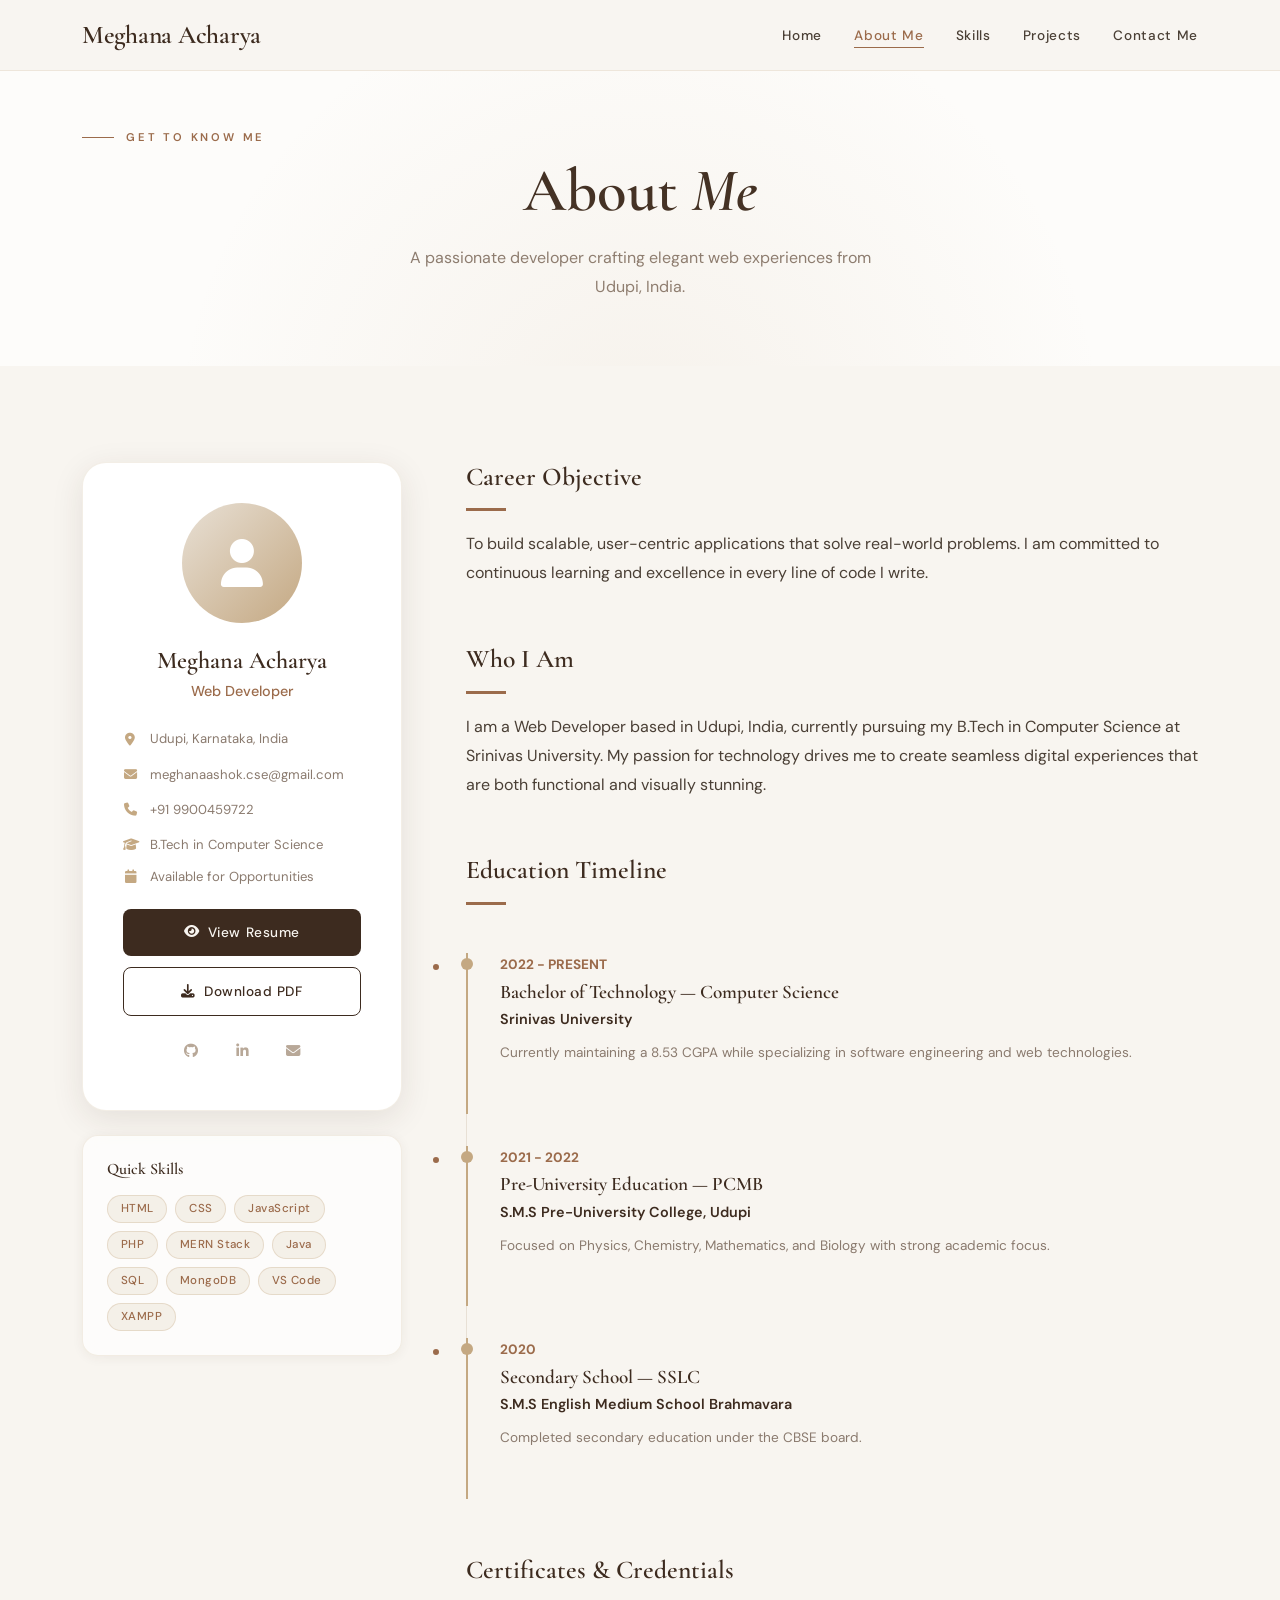
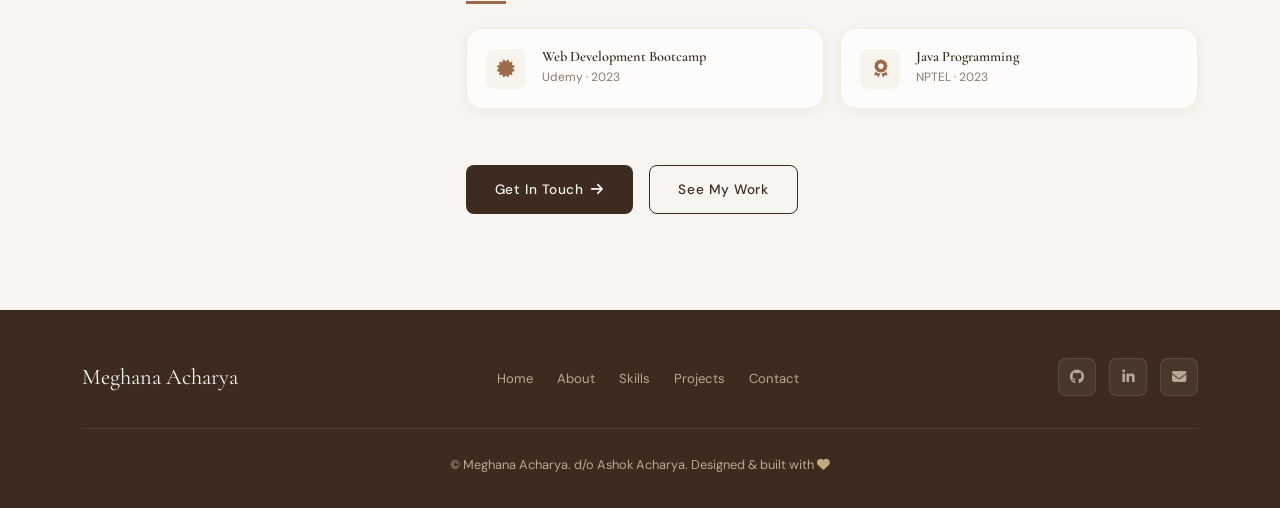
==== commit da83050f: "Add Java to website skills section" ====
--- a/about.html
+++ b/about.html
@@ -112,6 +112,7 @@
                                 <span class="tag">JavaScript</span>
                                 <span class="tag">PHP</span>
                                 <span class="tag">MERN Stack</span>
+                                <span class="tag">Java</span>
                                 <span class="tag">SQL</span>
                                 <span class="tag">MongoDB</span>
                                 <span class="tag">VS Code</span>
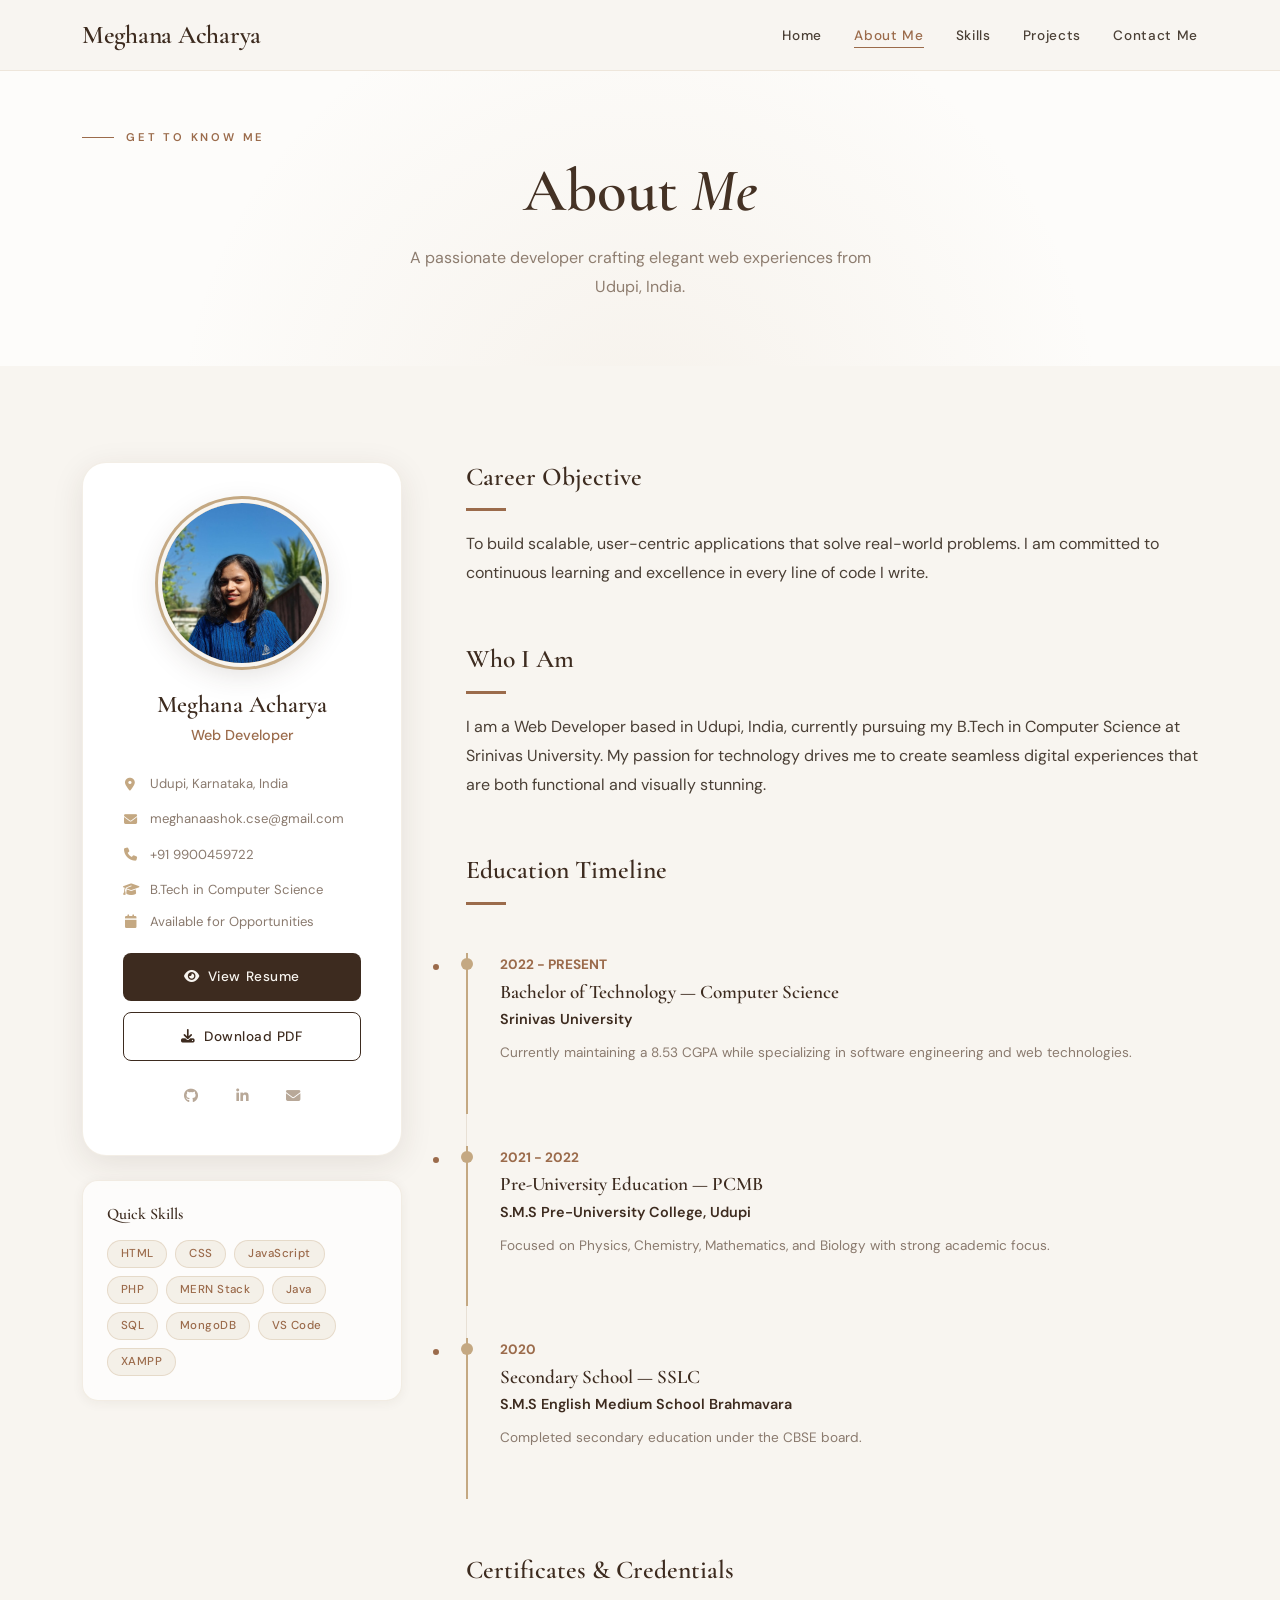
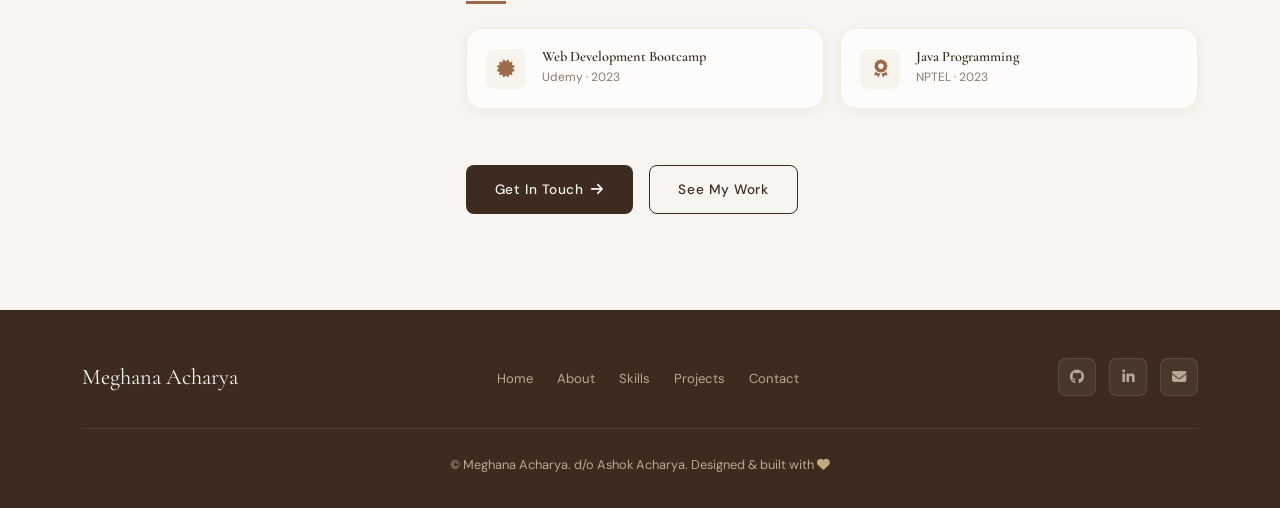
==== commit 0d8e95c3: "Add real profile photo to hero, about preview, and about sidebar card" ====
--- a/about.html
+++ b/about.html
@@ -48,7 +48,7 @@
                 <aside class="about-sidebar reveal">
                     <div class="profile-card">
                         <div class="profile-card-img">
-                            <i class="fas fa-user"></i>
+                            <img src="assets/images/profile.jpg" alt="Meghana Acharya" style="width:100%;height:100%;object-fit:cover;border-radius:inherit;display:block;">
                         </div>
                         <div class="profile-card-info">
                             <h3>Meghana Acharya</h3>
--- a/css/style.css
+++ b/css/style.css
@@ -413,10 +413,24 @@
   display: flex; align-items: center; justify-content: center;
   overflow: hidden;
   box-shadow: var(--shadow-lg);
+  position: relative;
 }
 
 .about-preview-img .img-box i {
   font-size: 5rem; color: rgba(255,255,255,0.5);
+}
+
+.about-preview-img .img-box img {
+  width: 100%; height: 100%;
+  object-fit: cover;
+  object-position: center top;
+  border-radius: var(--radius-lg);
+  display: block;
+  transition: transform 0.6s ease;
+}
+
+.about-preview-img .img-box:hover img {
+  transform: scale(1.04);
 }
 
 .about-stats {
@@ -832,12 +846,22 @@
   text-align: center; box-shadow: var(--shadow-md);
 }
 .profile-card-img {
-  width: 120px; height: 120px;
+  width: 160px; height: 160px;
+  border-radius: 50%;
+  margin: 0 auto 1.8rem;
+  display: flex; align-items: center; justify-content: center;
+  overflow: hidden;
+  position: relative;
+  box-shadow: 0 0 0 4px var(--cream), 0 0 0 7px var(--clay), 0 8px 32px rgba(61,43,31,0.18);
   background: linear-gradient(135deg, var(--sand), var(--clay));
-  border-radius: 50%; margin: 0 auto 1.5rem;
-  display: flex; align-items: center; justify-content: center;
 }
 .profile-card-img i { font-size: 3rem; color: white; }
+.profile-card-img img {
+  width: 100%; height: 100%;
+  object-fit: cover;
+  border-radius: 50%;
+  display: block;
+}
 .profile-card-info h3 { font-size: 1.5rem; margin-bottom: 0.2rem; }
 .profile-card-info .role { font-size: 0.9rem; color: var(--accent); font-weight: 500; margin-bottom: 1.5rem; }
 .profile-detail {
